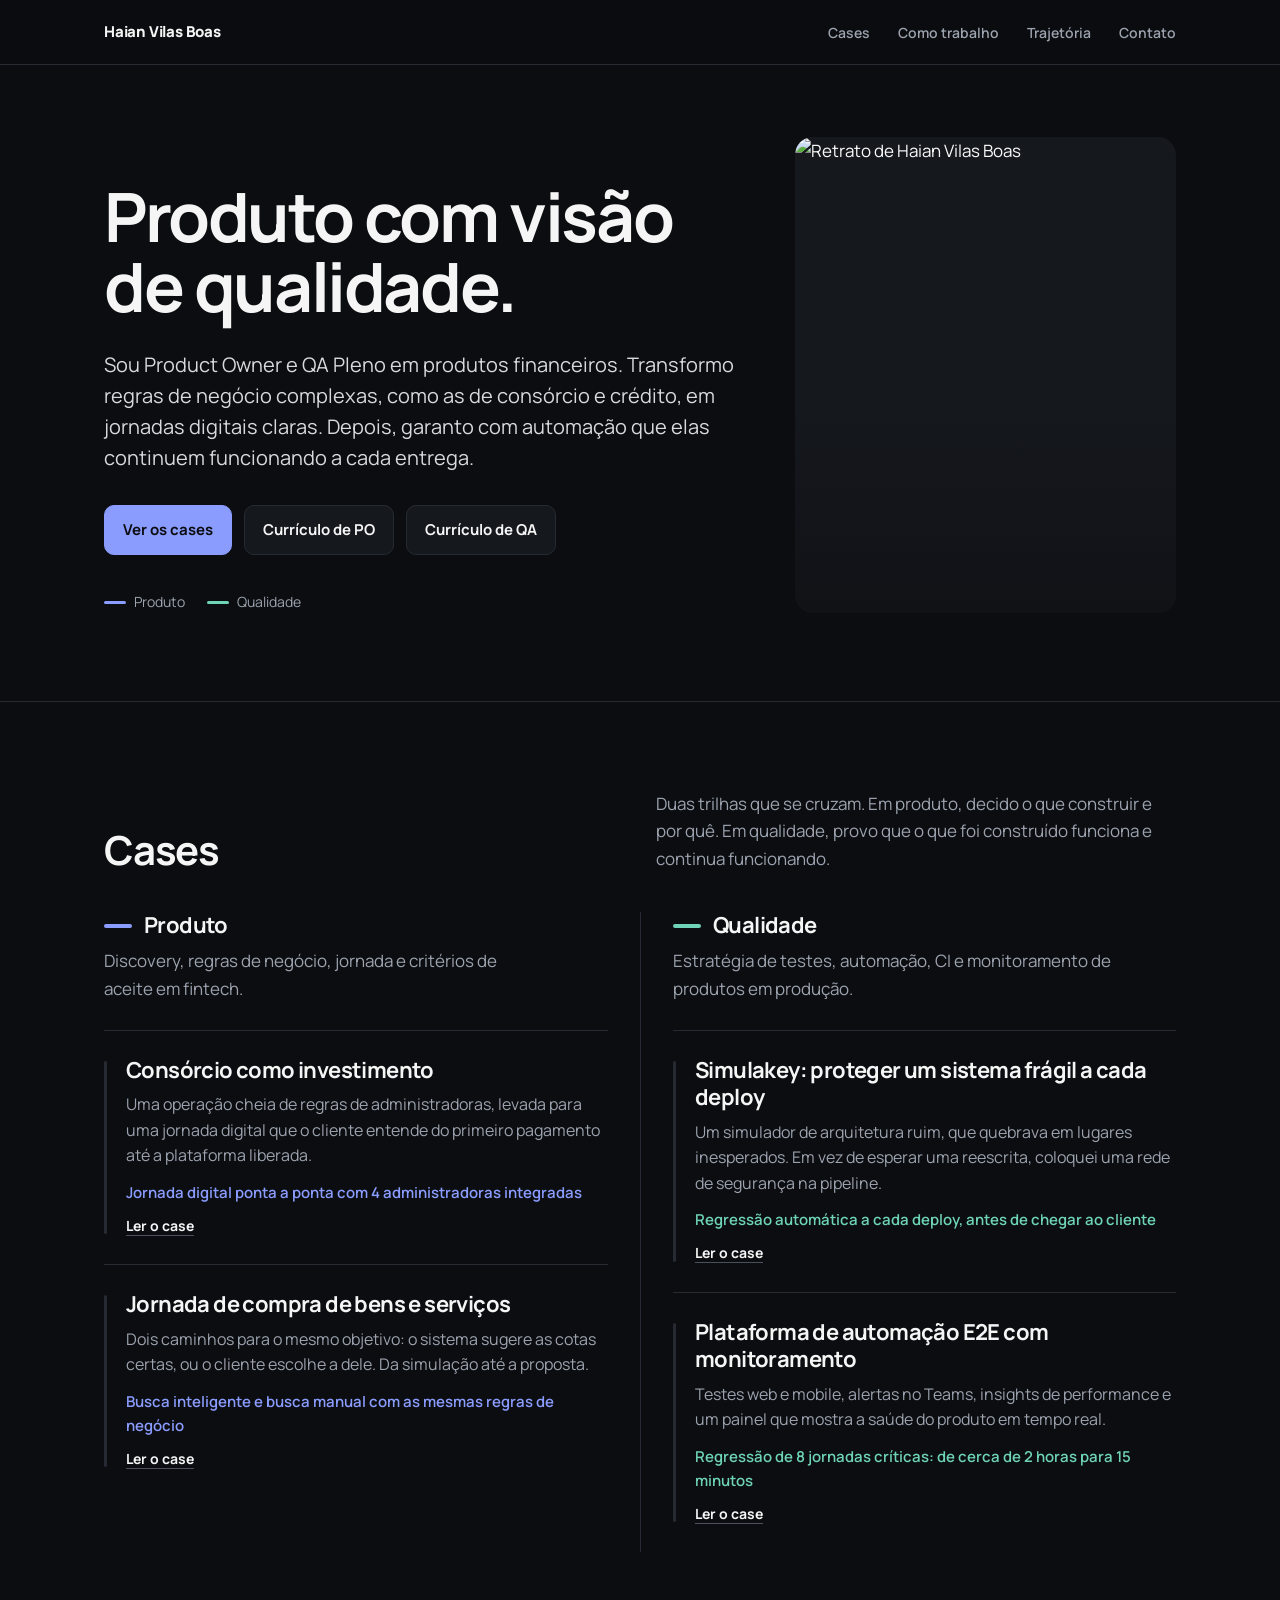
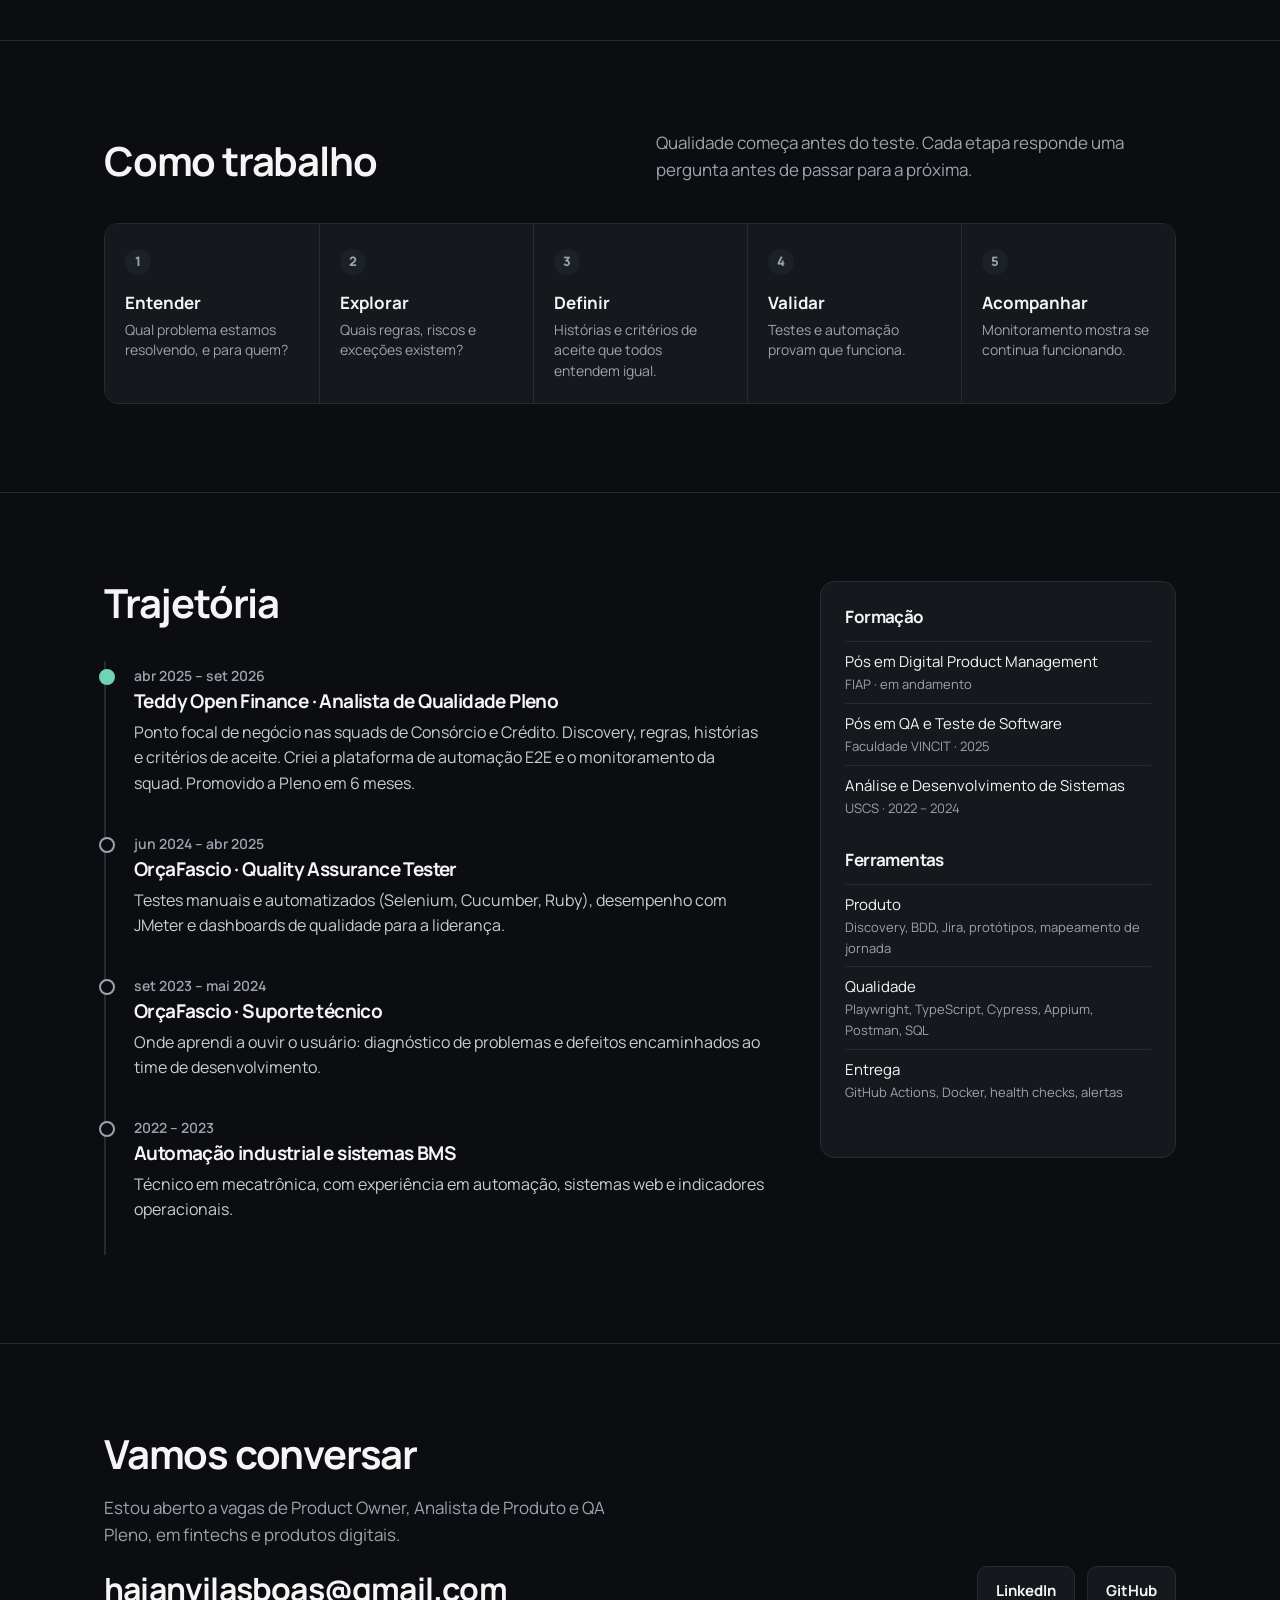
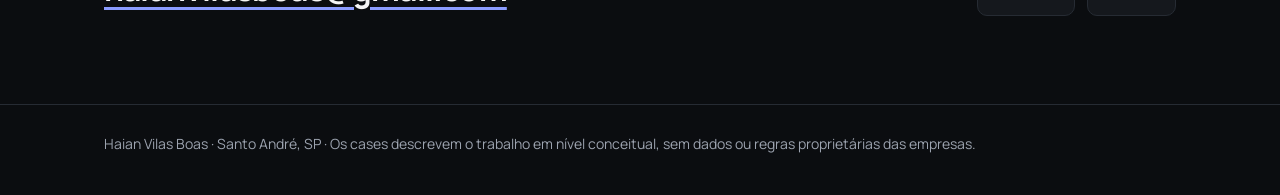
==== index.html @ e100f3d3 "feat: novo portfólio com cases de Produto e Qualidade Co-Authored-By: Claude Opus 5.5 <noreply@anthr" ====
<!doctype html>
<html lang="pt-BR">
<head>
<meta charset="utf-8">
<meta name="viewport" content="width=device-width, initial-scale=1">
<title>Haian Vilas Boas · Produto e Qualidade</title>
<meta name="description" content="Portfólio de Haian Vilas Boas: Product Owner e QA Pleno em produtos financeiros. Cases de consórcio, jornadas digitais, automação e monitoramento.">
<meta property="og:title" content="Haian Vilas Boas · Produto e Qualidade">
<meta property="og:description" content="Cases de produto e qualidade em fintech: consórcio, jornadas digitais, automação E2E e monitoramento.">
<meta property="og:image" content="https://framerusercontent.com/images/9YQtxSmc9DCeUpFGAmBYjmDBg.jpeg">
<link rel="icon" href="data:image/svg+xml,%3Csvg xmlns='http://www.w3.org/2000/svg' viewBox='0 0 32 32'%3E%3Crect width='32' height='32' rx='8' fill='%230b0d10'/%3E%3Crect x='7' y='9' width='18' height='3' rx='1.5' fill='%238b9cff'/%3E%3Crect x='7' y='20' width='18' height='3' rx='1.5' fill='%236fd3b8'/%3E%3C/svg%3E">
<link rel="preconnect" href="https://fonts.googleapis.com">
<link rel="preconnect" href="https://fonts.gstatic.com" crossorigin>
<link href="https://fonts.googleapis.com/css2?family=Manrope:wght@400;500;600;700;800&display=swap" rel="stylesheet">
<link rel="stylesheet" href="assets/style.css">
</head>
<body>

<nav class="nav" aria-label="Principal">
  <div class="wrap">
    <a class="brand" href="./">Haian Vilas Boas</a>
    <ul>
      <li><a href="#cases">Cases</a></li>
      <li class="hide-sm"><a href="#como-trabalho">Como trabalho</a></li>
      <li class="hide-sm"><a href="#trajetoria">Trajetória</a></li>
      <li><a href="#contato">Contato</a></li>
    </ul>
  </div>
</nav>

<header class="hero">
  <div class="wrap">
    <div>
      <h1>Produto com visão de qualidade.</h1>
      <p class="lead">Sou Product Owner e QA Pleno em produtos financeiros. Transformo regras de negócio complexas, como as de consórcio e crédito, em jornadas digitais claras. Depois, garanto com automação que elas continuem funcionando a cada entrega.</p>
      <div class="actions">
        <a class="btn primary" href="#cases">Ver os cases</a>
        <a class="btn" href="assets/Haian_Vilas_Boas_CV_Product_Owner.pdf" download>Currículo de PO</a>
        <a class="btn" href="assets/Haian_Vilas_Boas_CV_QA_Pleno.pdf" download>Currículo de QA</a>
      </div>
      <div class="tracks-key" aria-hidden="true">
        <span class="key p"><i></i>Produto</span>
        <span class="key q"><i></i>Qualidade</span>
      </div>
    </div>
    <div class="portrait">
      <img src="https://framerusercontent.com/images/9YQtxSmc9DCeUpFGAmBYjmDBg.jpeg?scale-down-to=1024" alt="Retrato de Haian Vilas Boas" width="983" height="1600">
    </div>
  </div>
</header>

<section class="block" id="cases">
  <div class="wrap">
    <div class="block-head">
      <h2>Cases</h2>
      <p>Duas trilhas que se cruzam. Em produto, decido o que construir e por quê. Em qualidade, provo que o que foi construído funciona e continua funcionando.</p>
    </div>

    <div class="tracks">
      <div class="track p">
        <div class="track-title"><span class="bar"></span><h3>Produto</h3></div>
        <p>Discovery, regras de negócio, jornada e critérios de aceite em fintech.</p>

        <a class="case-link" href="cases/consorcio-como-investimento.html">
          <h3>Consórcio como investimento</h3>
          <p>Uma operação cheia de regras de administradoras, levada para uma jornada digital que o cliente entende do primeiro pagamento até a plataforma liberada.</p>
          <div class="result">Jornada digital ponta a ponta com 4 administradoras integradas</div>
          <span class="more">Ler o case</span>
        </a>

        <a class="case-link" href="cases/compra-de-bens-e-servicos.html">
          <h3>Jornada de compra de bens e serviços</h3>
          <p>Dois caminhos para o mesmo objetivo: o sistema sugere as cotas certas, ou o cliente escolhe a dele. Da simulação até a proposta.</p>
          <div class="result">Busca inteligente e busca manual com as mesmas regras de negócio</div>
          <span class="more">Ler o case</span>
        </a>
      </div>

      <div class="track q">
        <div class="track-title"><span class="bar"></span><h3>Qualidade</h3></div>
        <p>Estratégia de testes, automação, CI e monitoramento de produtos em produção.</p>

        <a class="case-link" href="cases/simulakey.html">
          <h3>Simulakey: proteger um sistema frágil a cada deploy</h3>
          <p>Um simulador de arquitetura ruim, que quebrava em lugares inesperados. Em vez de esperar uma reescrita, coloquei uma rede de segurança na pipeline.</p>
          <div class="result">Regressão automática a cada deploy, antes de chegar ao cliente</div>
          <span class="more">Ler o case</span>
        </a>

        <a class="case-link" href="cases/plataforma-de-automacao.html">
          <h3>Plataforma de automação E2E com monitoramento</h3>
          <p>Testes web e mobile, alertas no Teams, insights de performance e um painel que mostra a saúde do produto em tempo real.</p>
          <div class="result">Regressão de 8 jornadas críticas: de cerca de 2 horas para 15 minutos</div>
          <span class="more">Ler o case</span>
        </a>
      </div>
    </div>
  </div>
</section>

<section class="block" id="como-trabalho">
  <div class="wrap">
    <div class="block-head">
      <h2>Como trabalho</h2>
      <p>Qualidade começa antes do teste. Cada etapa responde uma pergunta antes de passar para a próxima.</p>
    </div>
    <div class="steps">
      <div class="step"><strong>Entender</strong><span>Qual problema estamos resolvendo, e para quem?</span></div>
      <div class="step"><strong>Explorar</strong><span>Quais regras, riscos e exceções existem?</span></div>
      <div class="step"><strong>Definir</strong><span>Histórias e critérios de aceite que todos entendem igual.</span></div>
      <div class="step"><strong>Validar</strong><span>Testes e automação provam que funciona.</span></div>
      <div class="step"><strong>Acompanhar</strong><span>Monitoramento mostra se continua funcionando.</span></div>
    </div>
  </div>
</section>

<section class="block" id="trajetoria">
  <div class="wrap two-col">
    <div>
      <h2 style="margin-bottom:36px">Trajetória</h2>
      <ol class="timeline">
        <li class="now">
          <span class="when">abr 2025 – set 2026</span>
          <h3>Teddy Open Finance · Analista de Qualidade Pleno</h3>
          <p>Ponto focal de negócio nas squads de Consórcio e Crédito. Discovery, regras, histórias e critérios de aceite. Criei a plataforma de automação E2E e o monitoramento da squad. Promovido a Pleno em 6 meses.</p>
        </li>
        <li>
          <span class="when">jun 2024 – abr 2025</span>
          <h3>OrçaFascio · Quality Assurance Tester</h3>
          <p>Testes manuais e automatizados (Selenium, Cucumber, Ruby), desempenho com JMeter e dashboards de qualidade para a liderança.</p>
        </li>
        <li>
          <span class="when">set 2023 – mai 2024</span>
          <h3>OrçaFascio · Suporte técnico</h3>
          <p>Onde aprendi a ouvir o usuário: diagnóstico de problemas e defeitos encaminhados ao time de desenvolvimento.</p>
        </li>
        <li>
          <span class="when">2022 – 2023</span>
          <h3>Automação industrial e sistemas BMS</h3>
          <p>Técnico em mecatrônica, com experiência em automação, sistemas web e indicadores operacionais.</p>
        </li>
      </ol>
    </div>
    <aside class="facts">
      <h3>Formação</h3>
      <ul>
        <li>Pós em Digital Product Management<span>FIAP · em andamento</span></li>
        <li>Pós em QA e Teste de Software<span>Faculdade VINCIT · 2025</span></li>
        <li>Análise e Desenvolvimento de Sistemas<span>USCS · 2022 – 2024</span></li>
      </ul>
      <h3>Ferramentas</h3>
      <ul>
        <li>Produto<span>Discovery, BDD, Jira, protótipos, mapeamento de jornada</span></li>
        <li>Qualidade<span>Playwright, TypeScript, Cypress, Appium, Postman, SQL</span></li>
        <li>Entrega<span>GitHub Actions, Docker, health checks, alertas</span></li>
      </ul>
    </aside>
  </div>
</section>

<section class="block" id="contato">
  <div class="wrap contact">
    <div>
      <h2 style="margin-bottom:18px">Vamos conversar</h2>
      <p class="muted" style="max-width:52ch">Estou aberto a vagas de Product Owner, Analista de Produto e QA Pleno, em fintechs e produtos digitais.</p>
      <a class="mail" href="mailto:haianvilasboas@gmail.com">haianvilasboas@gmail.com</a>
    </div>
    <div class="actions" style="margin-top:0">
      <a class="btn" href="https://www.linkedin.com/in/haian-vilas-boas-806647221/" target="_blank" rel="noopener">LinkedIn</a>
      <a class="btn" href="https://github.com/Dev-Haian" target="_blank" rel="noopener">GitHub</a>
    </div>
  </div>
</section>

<footer><div class="wrap">Haian Vilas Boas · Santo André, SP · Os cases descrevem o trabalho em nível conceitual, sem dados ou regras proprietárias das empresas.</div></footer>
</body>
</html>
---- assets/style.css ----
/* Haian Vilas Boas · portfólio
   Identidade herdada do site em Framer: fundo grafite, Manrope, lilás.
   Novo: verde-água marca a trilha de Qualidade; lilás marca a trilha de Produto. */
:root {
  --ink: #0b0d10;
  --surface: #15181d;
  --raised: #1c2027;
  --line: #262b33;
  --text: #f5f5f5;
  --muted: #9ca3af;
  --product: #8b9cff;
  --product-deep: #20263b;
  --quality: #6fd3b8;
  --quality-deep: #17302b;
  --max: 1120px;
}
* { box-sizing: border-box; }
html { scroll-behavior: smooth; }
@media (prefers-reduced-motion: reduce) { html { scroll-behavior: auto; } * { animation: none !important; transition: none !important; } }
body {
  margin: 0; background: var(--ink); color: var(--text);
  font-family: 'Manrope', system-ui, sans-serif; font-size: 17px; line-height: 1.6;
  -webkit-font-smoothing: antialiased;
}
a { color: inherit; }
a:focus-visible, button:focus-visible { outline: 2px solid var(--product); outline-offset: 3px; border-radius: 4px; }
img { max-width: 100%; display: block; }
.wrap { max-width: var(--max); margin: 0 auto; padding: 0 24px; }

/* Navegação */
.nav { position: sticky; top: 0; z-index: 10; background: rgba(11, 13, 16, .86); backdrop-filter: blur(10px); border-bottom: 1px solid var(--line); }
.nav .wrap { display: flex; align-items: center; justify-content: space-between; height: 64px; }
.brand { font-weight: 800; font-size: 15px; text-decoration: none; letter-spacing: -.2px; }
.nav ul { display: flex; gap: 28px; list-style: none; margin: 0; padding: 0; }
.nav ul a { color: var(--muted); text-decoration: none; font-size: 14px; font-weight: 600; }
.nav ul a:hover { color: var(--text); }
@media (max-width: 720px) { .nav ul { gap: 16px; } .nav ul li.hide-sm { display: none; } }

/* Tipografia */
h1, h2, h3 { margin: 0; font-weight: 700; color: var(--text); }
h1 { font-size: clamp(40px, 6.4vw, 68px); line-height: 1.02; letter-spacing: -2.4px; }
h2 { font-size: clamp(28px, 3.6vw, 40px); line-height: 1.1; letter-spacing: -1.2px; }
h3 { font-size: 22px; line-height: 1.25; letter-spacing: -.6px; }
p { margin: 0 0 16px; }
.lead { font-size: 20px; line-height: 1.55; color: #d6d9de; max-width: 62ch; }
.muted { color: var(--muted); }
.small { font-size: 14px; }

/* Botões */
.actions { display: flex; flex-wrap: wrap; gap: 12px; margin-top: 32px; }
.btn { display: inline-flex; align-items: center; gap: 8px; padding: 12px 18px; border-radius: 10px; font-weight: 700; font-size: 15px; text-decoration: none; border: 1px solid var(--line); background: var(--surface); }
.btn:hover { border-color: #3a414c; }
.btn.primary { background: var(--product); color: #0b0d10; border-color: var(--product); }
.btn.primary:hover { background: #a3b0ff; }

/* Hero */
.hero { padding: 72px 0 88px; }
.hero .wrap { display: grid; grid-template-columns: 1.25fr .75fr; gap: 56px; align-items: end; }
.hero h1 { margin-bottom: 28px; }
.hero .portrait { position: relative; border-radius: 18px; overflow: hidden; aspect-ratio: 4 / 5; background: var(--surface); }
.hero .portrait img { width: 100%; height: 100%; object-fit: cover; filter: grayscale(.15) contrast(1.04); }
.hero .portrait::after { content: ''; position: absolute; inset: 0; background: linear-gradient(180deg, transparent 55%, rgba(11, 13, 16, .55)); }
.hero .tracks-key { display: flex; gap: 22px; margin-top: 36px; font-size: 14px; color: var(--muted); }
.key { display: inline-flex; align-items: center; gap: 8px; }
.key i { width: 22px; height: 3px; border-radius: 2px; display: inline-block; }
.key.p i { background: var(--product); }
.key.q i { background: var(--quality); }
@media (max-width: 860px) {
  .hero { padding: 40px 0 56px; }
  .hero .wrap { grid-template-columns: 1fr; gap: 32px; }
  .hero .portrait { max-width: 300px; order: -1; }
}

/* Seções */
section.block { padding: 88px 0; border-top: 1px solid var(--line); }
.block-head { display: flex; justify-content: space-between; align-items: end; gap: 24px; margin-bottom: 40px; flex-wrap: wrap; }
.block-head p { max-width: 52ch; margin: 0; color: var(--muted); }
@media (max-width: 720px) { section.block { padding: 64px 0; } }

/* Duas trilhas de cases */
.tracks { display: grid; grid-template-columns: 1fr 1fr; gap: 0; position: relative; }
.track { padding: 0 32px 0 0; }
.track + .track { padding: 0 0 0 32px; border-left: 1px solid var(--line); }
.track-title { display: flex; align-items: center; gap: 12px; margin-bottom: 8px; }
.track-title .bar { width: 28px; height: 4px; border-radius: 2px; }
.track.p .bar { background: var(--product); }
.track.q .bar { background: var(--quality); }
.track > p { color: var(--muted); margin-bottom: 28px; max-width: 44ch; }
.case-link { display: block; text-decoration: none; padding: 26px 0 26px 22px; border-top: 1px solid var(--line); position: relative; }
.case-link::before { content: ''; position: absolute; left: 0; top: 30px; bottom: 30px; width: 3px; border-radius: 2px; background: var(--line); transition: background .2s; }
.track.p .case-link:hover::before, .track.p .case-link:focus-visible::before { background: var(--product); }
.track.q .case-link:hover::before, .track.q .case-link:focus-visible::before { background: var(--quality); }
.case-link h3 { margin-bottom: 8px; }
.case-link p { color: var(--muted); margin: 0 0 12px; font-size: 16px; }
.case-link .result { font-size: 15px; font-weight: 600; }
.track.p .result { color: var(--product); }
.track.q .result { color: var(--quality); }
.case-link .more { display: inline-block; margin-top: 10px; font-size: 14px; font-weight: 700; text-decoration: underline; text-underline-offset: 4px; text-decoration-color: #4a515c; }
@media (max-width: 860px) {
  .tracks { grid-template-columns: 1fr; }
  .track, .track + .track { padding: 0; border-left: 0; }
  .track + .track { margin-top: 56px; }
}

/* Como trabalho: sequência real, por isso numerada */
.steps { display: grid; grid-template-columns: repeat(5, 1fr); gap: 0; counter-reset: s; border: 1px solid var(--line); border-radius: 14px; overflow: hidden; }
.step { padding: 22px 20px; background: var(--surface); counter-increment: s; }
.step + .step { border-left: 1px solid var(--line); }
.step::before { content: counter(s); display: inline-grid; place-items: center; width: 26px; height: 26px; border-radius: 50%; background: var(--raised); font-size: 13px; font-weight: 800; color: var(--muted); margin-bottom: 14px; }
.step strong { display: block; font-size: 17px; margin-bottom: 4px; }
.step span { color: var(--muted); font-size: 14px; line-height: 1.45; display: block; }
@media (max-width: 860px) { .steps { grid-template-columns: 1fr; } .step + .step { border-left: 0; border-top: 1px solid var(--line); } }

/* Trajetória */
.timeline { list-style: none; margin: 0; padding: 0; border-left: 2px solid var(--line); }
.timeline li { position: relative; padding: 0 0 32px 28px; }
.timeline li::before { content: ''; position: absolute; left: -7px; top: 8px; width: 12px; height: 12px; border-radius: 50%; background: var(--ink); border: 2px solid var(--muted); }
.timeline li.now::before { border-color: var(--quality); background: var(--quality); }
.timeline .when { font-size: 14px; color: var(--muted); font-weight: 600; }
.timeline h3 { font-size: 19px; margin: 2px 0 6px; }
.timeline p { color: #c9cdd3; margin: 0; max-width: 64ch; font-size: 16px; }
.two-col { display: grid; grid-template-columns: 1.3fr .7fr; gap: 56px; }
.facts { background: var(--surface); border: 1px solid var(--line); border-radius: 14px; padding: 24px; align-self: start; }
.facts h3 { font-size: 17px; margin-bottom: 14px; }
.facts ul { list-style: none; margin: 0 0 22px; padding: 0; }
.facts li { padding: 8px 0; border-top: 1px solid var(--line); font-size: 15px; }
.facts li span { display: block; color: var(--muted); font-size: 13px; }
@media (max-width: 860px) { .two-col { grid-template-columns: 1fr; gap: 32px; } }

/* Contato */
.contact { display: grid; grid-template-columns: 1fr auto; gap: 32px; align-items: end; }
.contact a.mail { font-size: clamp(22px, 3vw, 32px); font-weight: 700; letter-spacing: -.8px; text-decoration: underline; text-underline-offset: 6px; text-decoration-color: var(--product); }
@media (max-width: 720px) { .contact { grid-template-columns: 1fr; } }
footer { border-top: 1px solid var(--line); padding: 28px 0 40px; color: var(--muted); font-size: 14px; }

/* ---------- Páginas de case ---------- */
.case-hero { padding: 56px 0 40px; }
.back { display: inline-block; color: var(--muted); text-decoration: none; font-size: 14px; font-weight: 600; margin-bottom: 36px; }
.back:hover { color: var(--text); }
.lane { display: inline-flex; align-items: center; gap: 10px; font-size: 14px; font-weight: 700; margin-bottom: 18px; }
.lane i { width: 28px; height: 4px; border-radius: 2px; }
.lane.p { color: var(--product); } .lane.p i { background: var(--product); }
.lane.q { color: var(--quality); } .lane.q i { background: var(--quality); }
.case-hero h1 { font-size: clamp(36px, 5.2vw, 56px); letter-spacing: -1.8px; max-width: 20ch; margin-bottom: 22px; }
.meta { display: grid; grid-template-columns: repeat(4, 1fr); gap: 0; margin-top: 40px; border-top: 1px solid var(--line); border-bottom: 1px solid var(--line); }
.meta div { padding: 18px 20px 18px 0; }
.meta div + div { padding-left: 20px; border-left: 1px solid var(--line); }
.meta dt { font-size: 13px; color: var(--muted); margin-bottom: 4px; }
.meta dd { margin: 0; font-size: 15px; font-weight: 600; }
@media (max-width: 860px) { .meta { grid-template-columns: 1fr 1fr; } .meta div:nth-child(3) { border-left: 0; padding-left: 0; } .meta div:nth-child(n+3) { border-top: 1px solid var(--line); } }

.article { padding: 24px 0 80px; }
.article .wrap { display: grid; grid-template-columns: 220px 1fr; gap: 56px; }
.article aside { position: sticky; top: 96px; align-self: start; font-size: 14px; }
.article aside a { display: block; color: var(--muted); text-decoration: none; padding: 6px 0; }
.article aside a:hover { color: var(--text); }
.article section { padding: 32px 0; border-top: 1px solid var(--line); }
.article section:first-child { border-top: 0; padding-top: 8px; }
.article h2 { font-size: 26px; letter-spacing: -.7px; margin-bottom: 14px; }
.article p, .article li { max-width: 68ch; color: #d6d9de; }
.article ul { padding-left: 20px; margin: 0 0 16px; }
.article li { margin-bottom: 8px; }
.article li strong, .article p strong { color: var(--text); }
@media (max-width: 860px) { .article .wrap { grid-template-columns: 1fr; gap: 0; } .article aside { display: none; } }

.callout { border-radius: 14px; padding: 22px 24px; margin: 8px 0 16px; background: var(--surface); border: 1px solid var(--line); }
.p-page .callout { border-left: 3px solid var(--product); }
.q-page .callout { border-left: 3px solid var(--quality); }
.callout p:last-child { margin-bottom: 0; }

.numbers { display: grid; grid-template-columns: repeat(3, 1fr); gap: 0; border: 1px solid var(--line); border-radius: 14px; overflow: hidden; margin: 8px 0 20px; }
.numbers div { padding: 20px; background: var(--surface); }
.numbers div + div { border-left: 1px solid var(--line); }
.numbers b { display: block; font-size: 30px; letter-spacing: -1px; line-height: 1.1; margin-bottom: 4px; }
.p-page .numbers b { color: var(--product); }
.q-page .numbers b { color: var(--quality); }
.numbers span { font-size: 14px; color: var(--muted); }
@media (max-width: 720px) { .numbers { grid-template-columns: 1fr; } .numbers div + div { border-left: 0; border-top: 1px solid var(--line); } }

/* Diagramas */
.diagram { background: var(--surface); border: 1px solid var(--line); border-radius: 14px; padding: 24px; margin: 8px 0 20px; overflow-x: auto; }
.diagram svg { width: 100%; height: auto; min-width: 640px; display: block; }
.diagram figcaption { margin-top: 14px; font-size: 14px; color: var(--muted); }
.diagram text { font-family: 'Manrope', sans-serif; }

.next { display: flex; justify-content: space-between; gap: 24px; padding: 32px 0 0; border-top: 1px solid var(--line); margin-top: 24px; }
.next a { text-decoration: none; max-width: 48%; }
.next small { display: block; color: var(--muted); font-size: 13px; }
.next strong { font-size: 18px; }
.next a:last-child { text-align: right; margin-left: auto; }
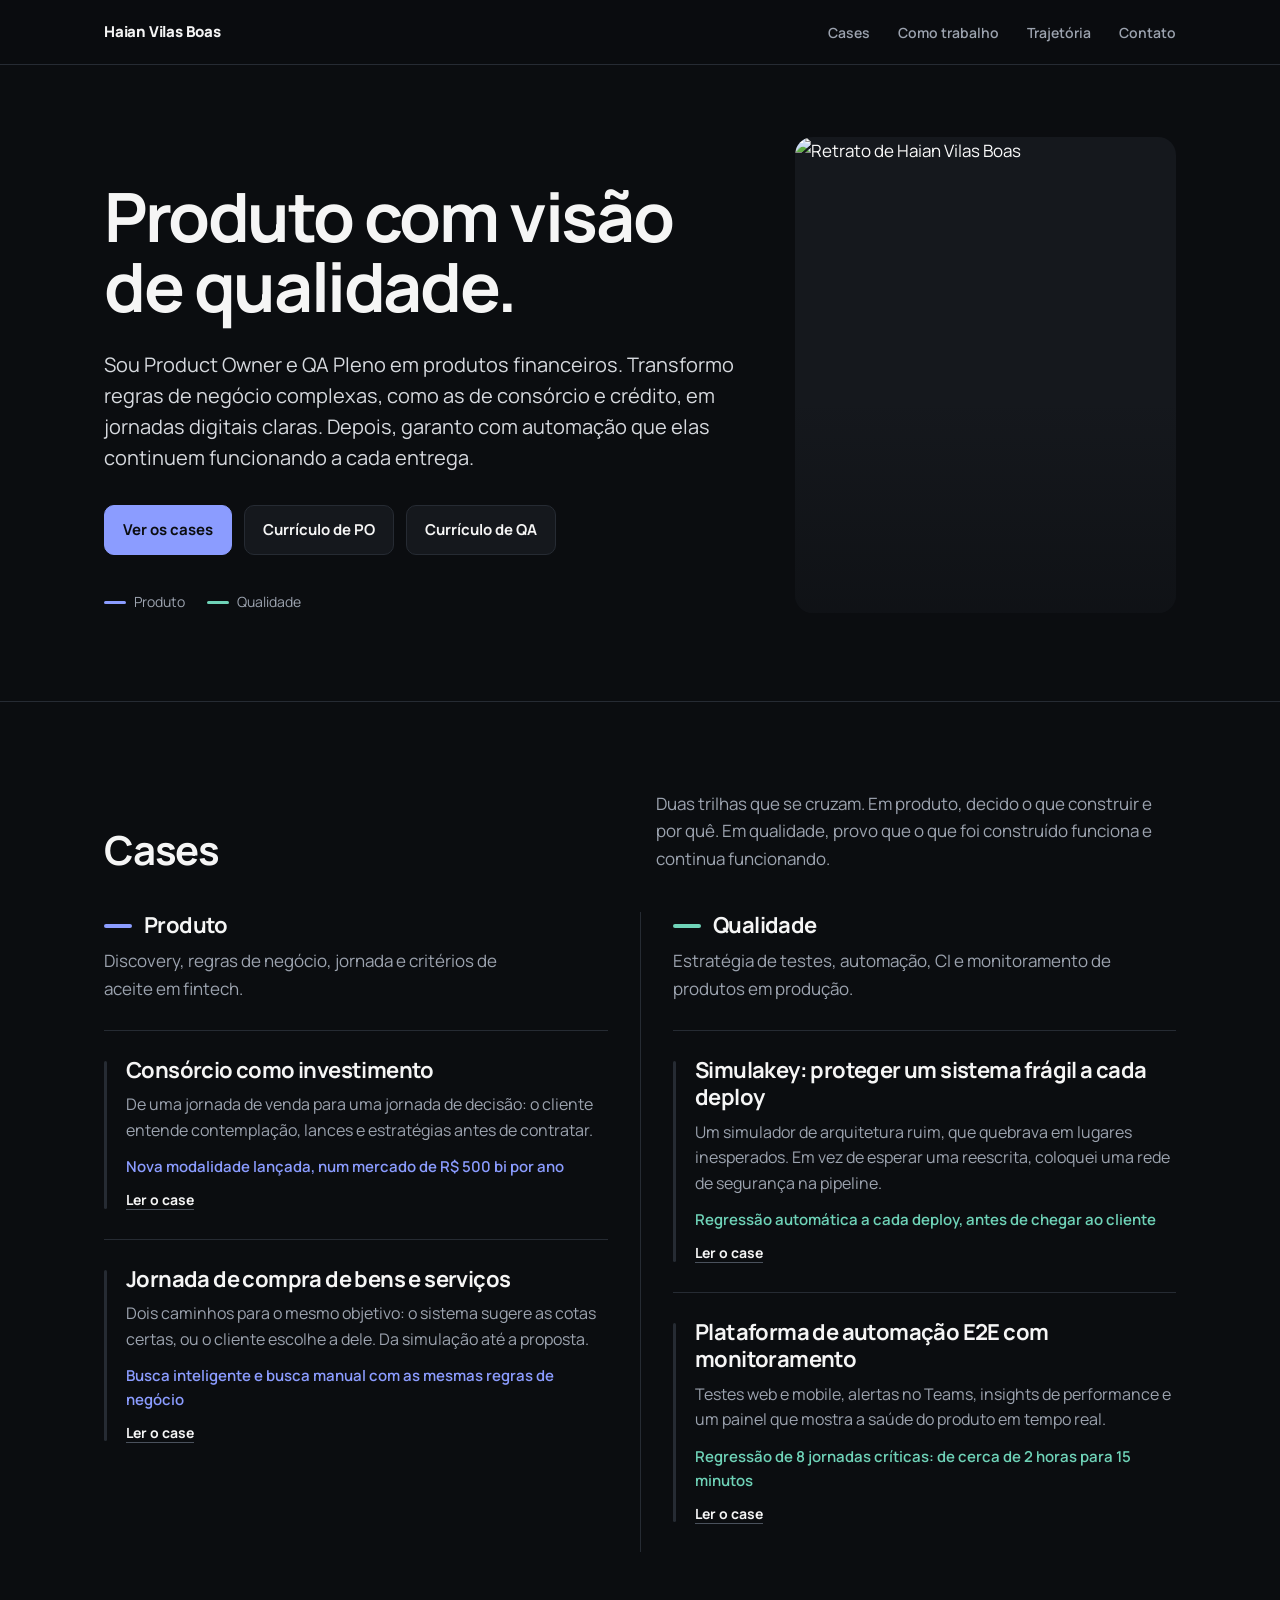
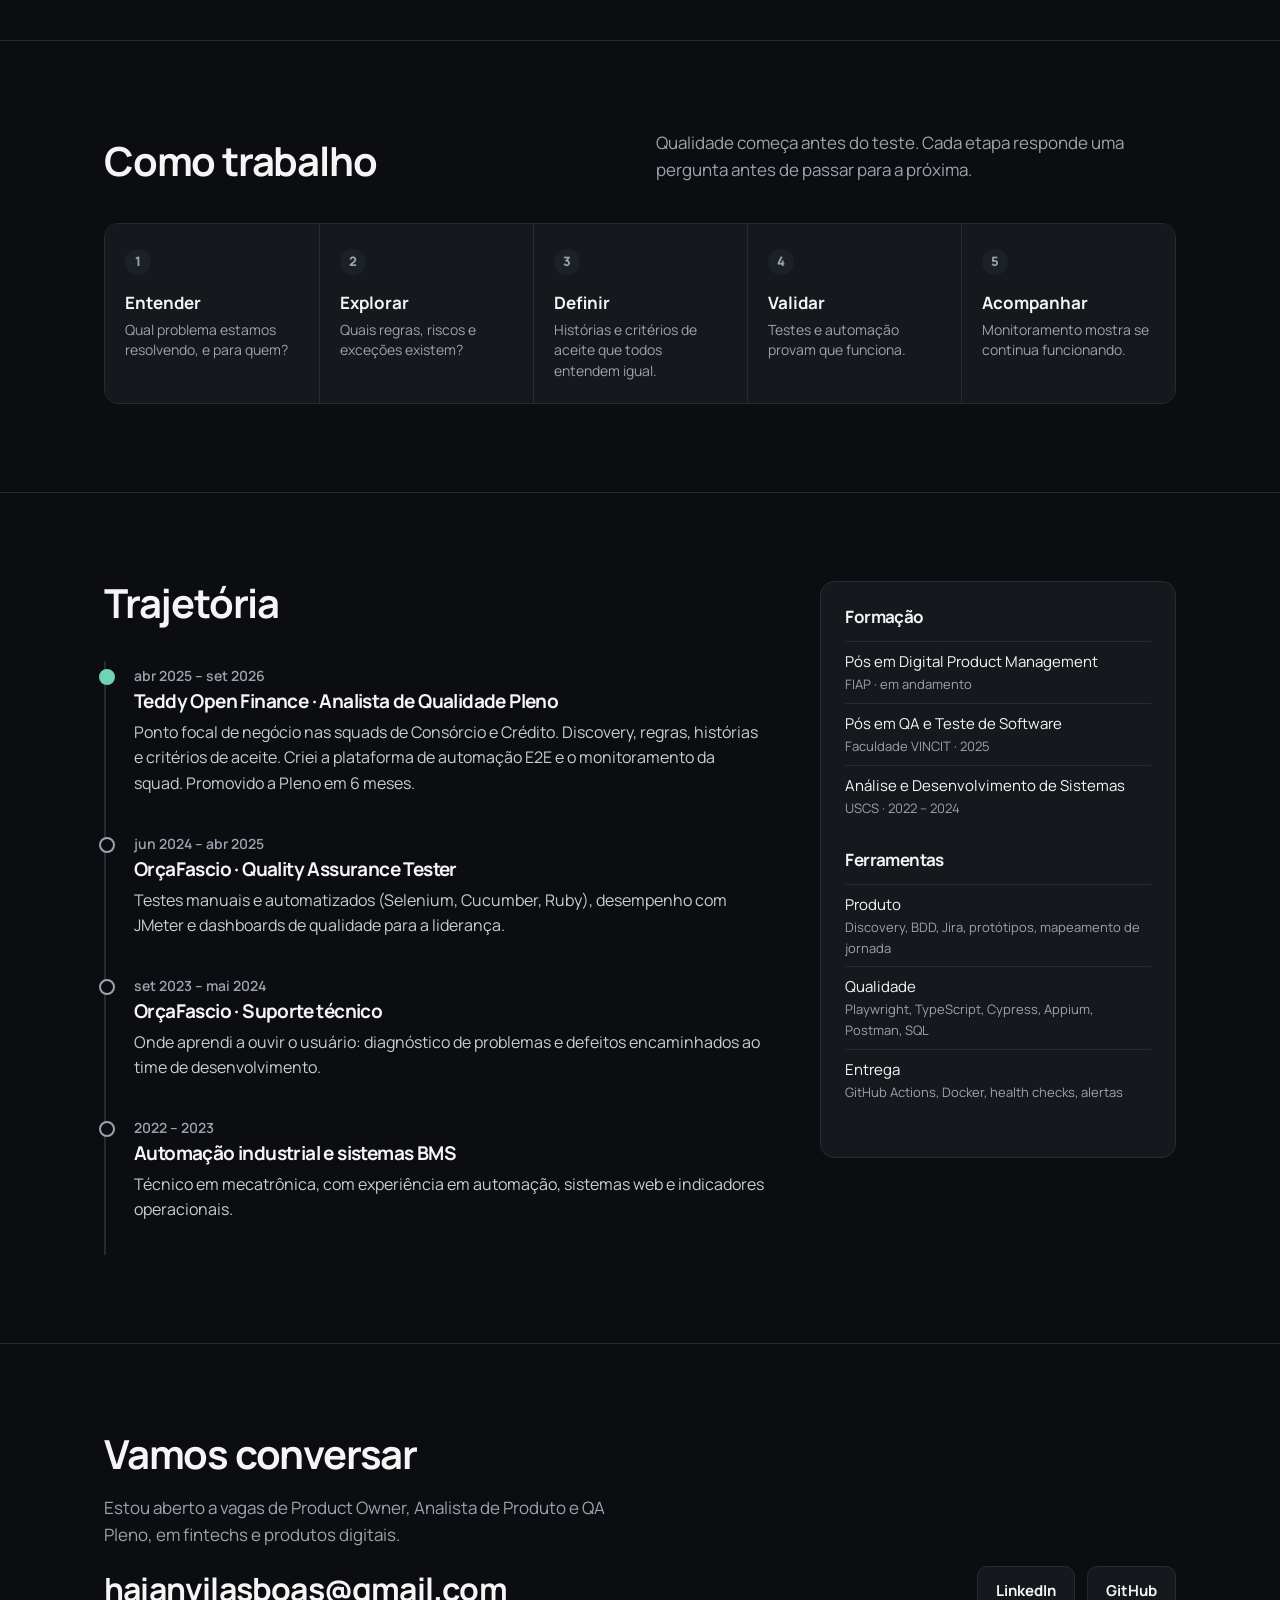
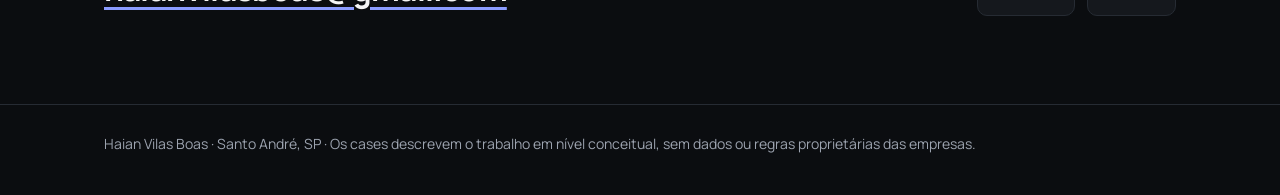
==== commit 5c4aaea2: "feat: case Consórcio como investimento com narrativa de decisão e dados de mercado Co-Authored-By: C" ====
--- a/index.html
+++ b/index.html
@@ -63,8 +63,8 @@
 
         <a class="case-link" href="cases/consorcio-como-investimento.html">
           <h3>Consórcio como investimento</h3>
-          <p>Uma operação cheia de regras de administradoras, levada para uma jornada digital que o cliente entende do primeiro pagamento até a plataforma liberada.</p>
-          <div class="result">Jornada digital ponta a ponta com 4 administradoras integradas</div>
+          <p>De uma jornada de venda para uma jornada de decisão: o cliente entende contemplação, lances e estratégias antes de contratar.</p>
+          <div class="result">Nova modalidade lançada, num mercado de R$ 500 bi por ano</div>
           <span class="more">Ler o case</span>
         </a>
 
--- a/assets/style.css
+++ b/assets/style.css
@@ -72,7 +72,7 @@
 }
 
 /* Seções */
-section.block { padding: 88px 0; border-top: 1px solid var(--line); }
+section.block { scroll-margin-top: 64px; padding: 88px 0; border-top: 1px solid var(--line); }
 .block-head { display: flex; justify-content: space-between; align-items: end; gap: 24px; margin-bottom: 40px; flex-wrap: wrap; }
 .block-head p { max-width: 52ch; margin: 0; color: var(--muted); }
 @media (max-width: 720px) { section.block { padding: 64px 0; } }
@@ -154,7 +154,7 @@
 .article aside { position: sticky; top: 96px; align-self: start; font-size: 14px; }
 .article aside a { display: block; color: var(--muted); text-decoration: none; padding: 6px 0; }
 .article aside a:hover { color: var(--text); }
-.article section { padding: 32px 0; border-top: 1px solid var(--line); }
+.article section { scroll-margin-top: 80px; padding: 32px 0; border-top: 1px solid var(--line); }
 .article section:first-child { border-top: 0; padding-top: 8px; }
 .article h2 { font-size: 26px; letter-spacing: -.7px; margin-bottom: 14px; }
 .article p, .article li { max-width: 68ch; color: #d6d9de; }
@@ -179,7 +179,7 @@
 
 /* Diagramas */
 .diagram { background: var(--surface); border: 1px solid var(--line); border-radius: 14px; padding: 24px; margin: 8px 0 20px; overflow-x: auto; }
-.diagram svg { width: 100%; height: auto; min-width: 640px; display: block; }
+.diagram svg { width: 100%; height: auto; min-width: 720px; display: block; }
 .diagram figcaption { margin-top: 14px; font-size: 14px; color: var(--muted); }
 .diagram text { font-family: 'Manrope', sans-serif; }
 
@@ -188,3 +188,5 @@
 .next small { display: block; color: var(--muted); font-size: 13px; }
 .next strong { font-size: 18px; }
 .next a:last-child { text-align: right; margin-left: auto; }
+
+.article .small a { color: var(--muted); }
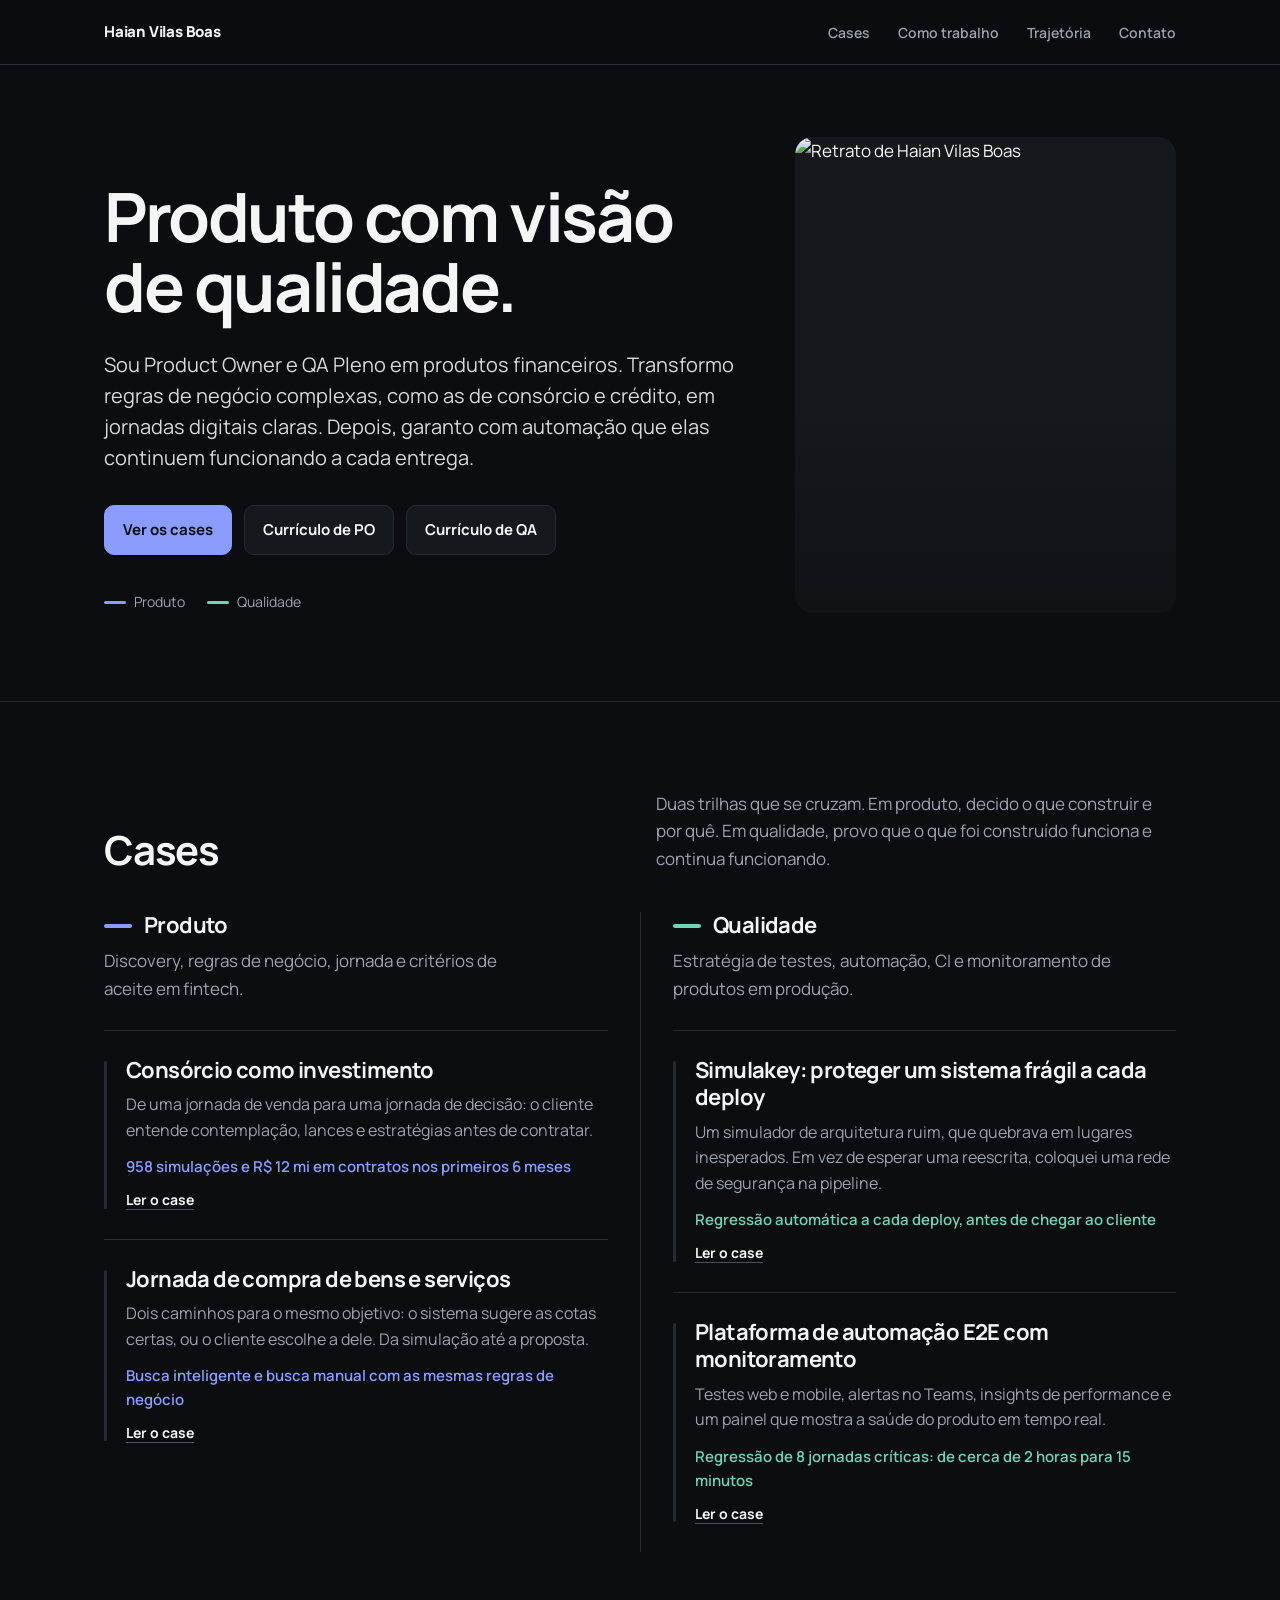
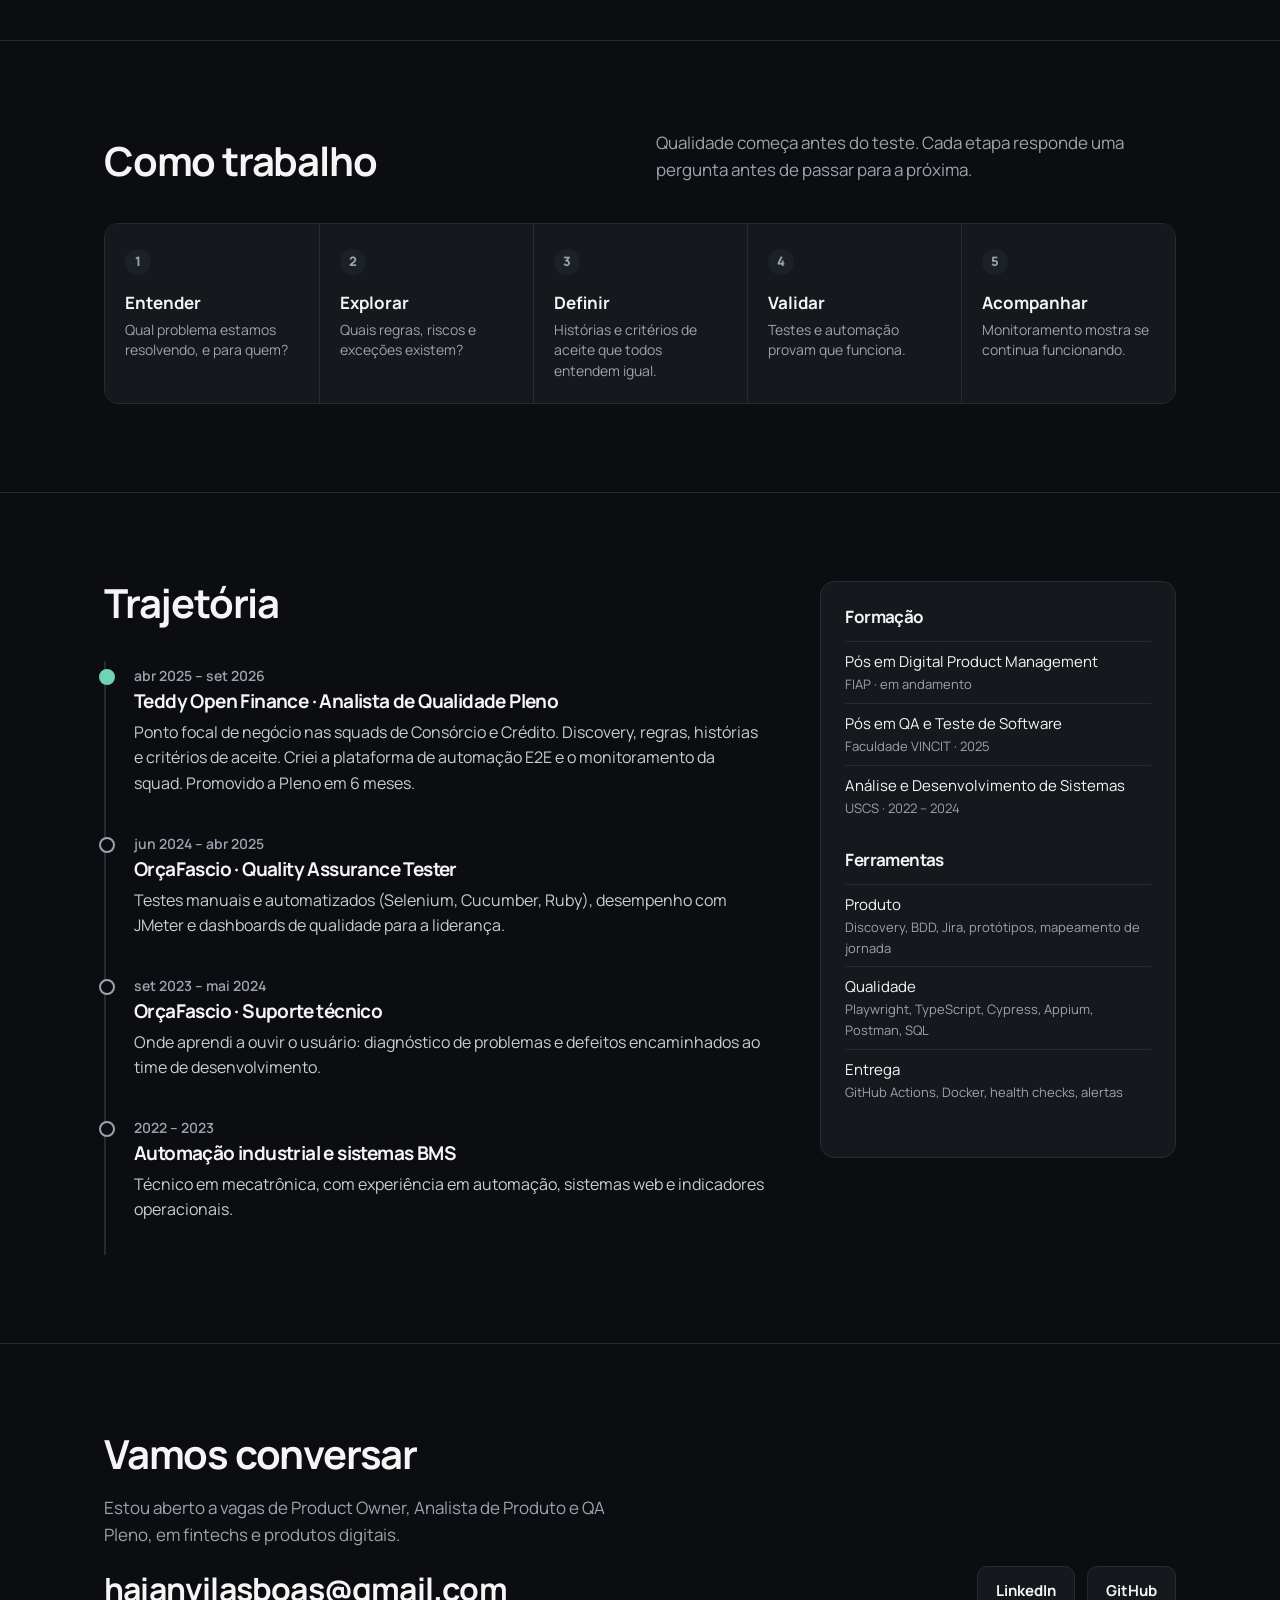
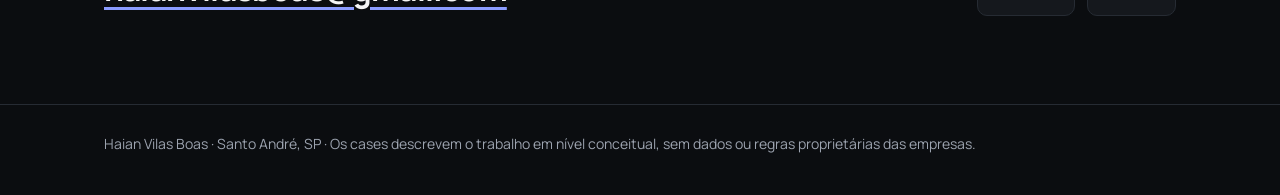
==== commit a6faa384: "feat: telas e resultados de 6 meses no case Consórcio como investimento Co-Authored-By: Claude Opus " ====
--- a/index.html
+++ b/index.html
@@ -64,7 +64,7 @@
         <a class="case-link" href="cases/consorcio-como-investimento.html">
           <h3>Consórcio como investimento</h3>
           <p>De uma jornada de venda para uma jornada de decisão: o cliente entende contemplação, lances e estratégias antes de contratar.</p>
-          <div class="result">Nova modalidade lançada, num mercado de R$ 500 bi por ano</div>
+          <div class="result">958 simulações e R$ 12 mi em contratos nos primeiros 6 meses</div>
           <span class="more">Ler o case</span>
         </a>
 
--- a/assets/style.css
+++ b/assets/style.css
@@ -190,3 +190,8 @@
 .next a:last-child { text-align: right; margin-left: auto; }
 
 .article .small a { color: var(--muted); }
+
+/* Capturas de tela reais */
+.shot { margin: 8px 0 20px; }
+.shot img { width: 100%; height: auto; border-radius: 12px; border: 1px solid var(--line); background: #fff; }
+.shot figcaption { margin-top: 10px; font-size: 14px; color: var(--muted); }
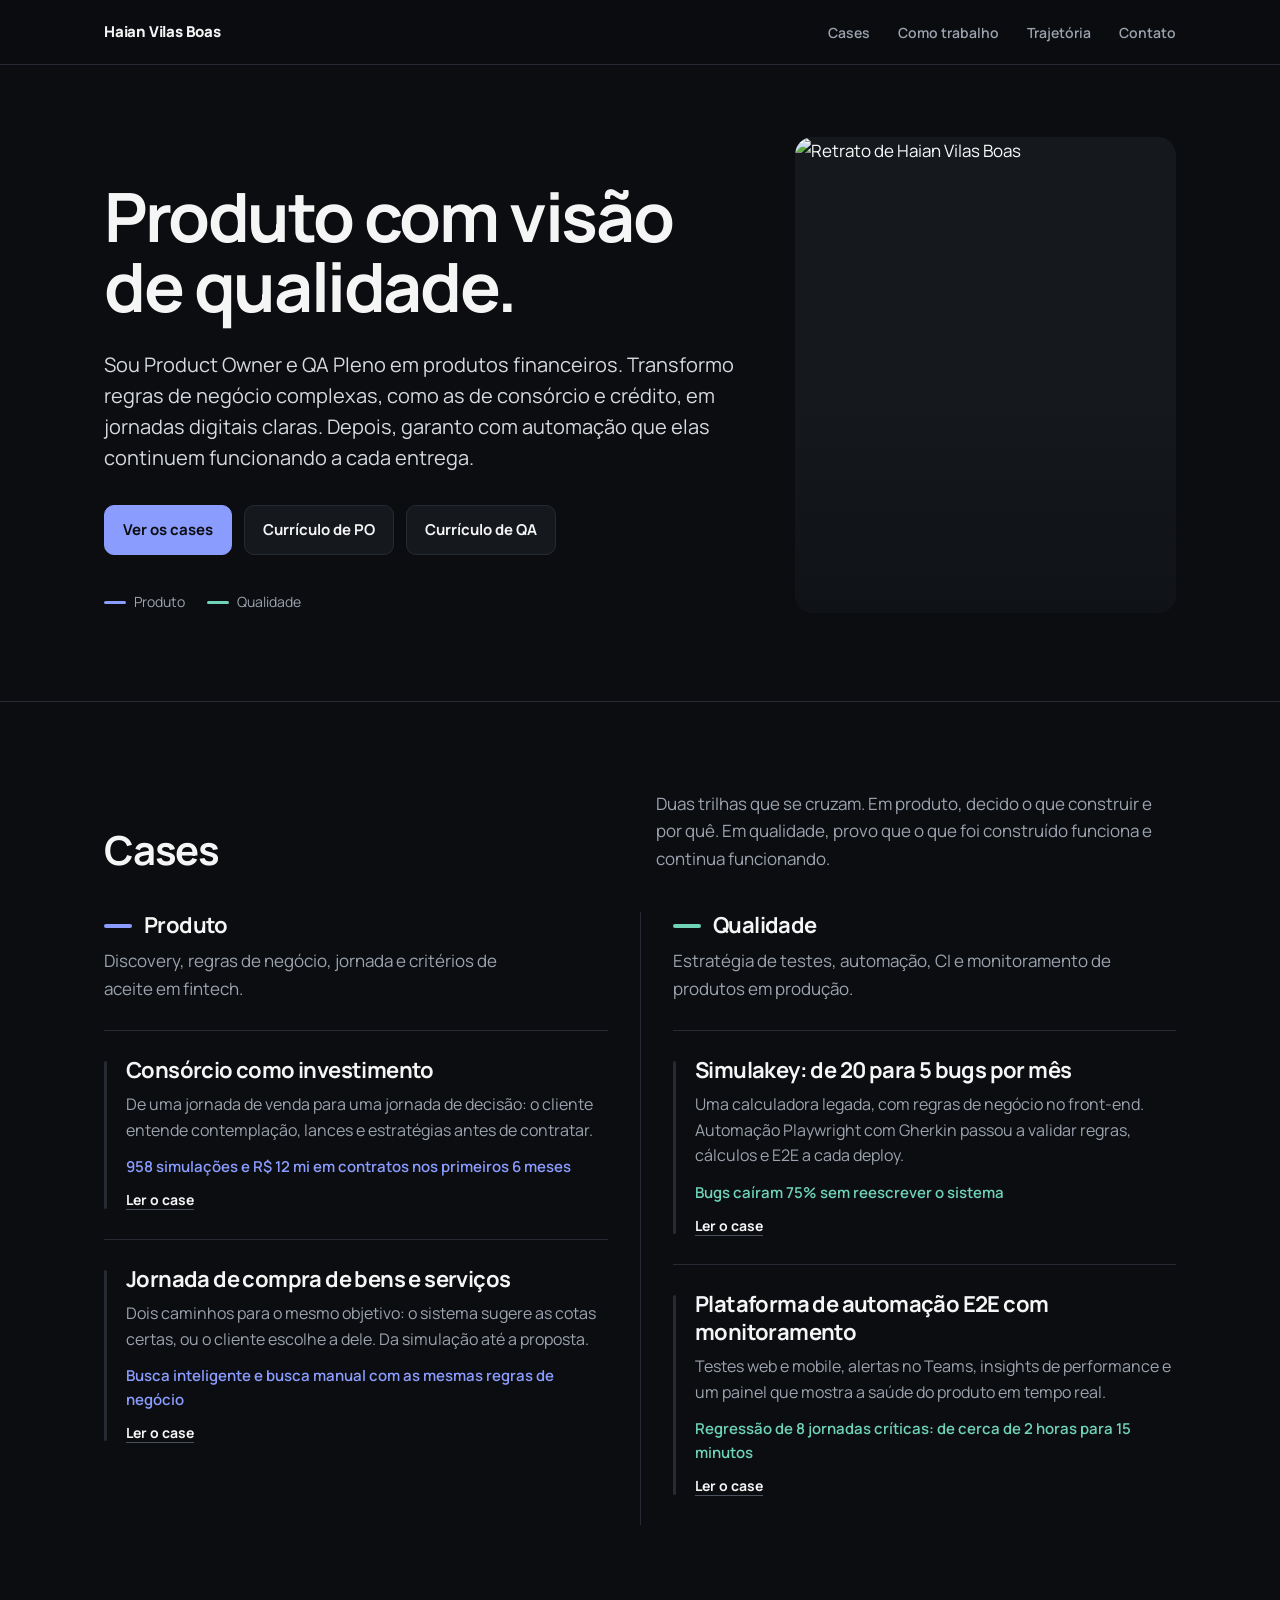
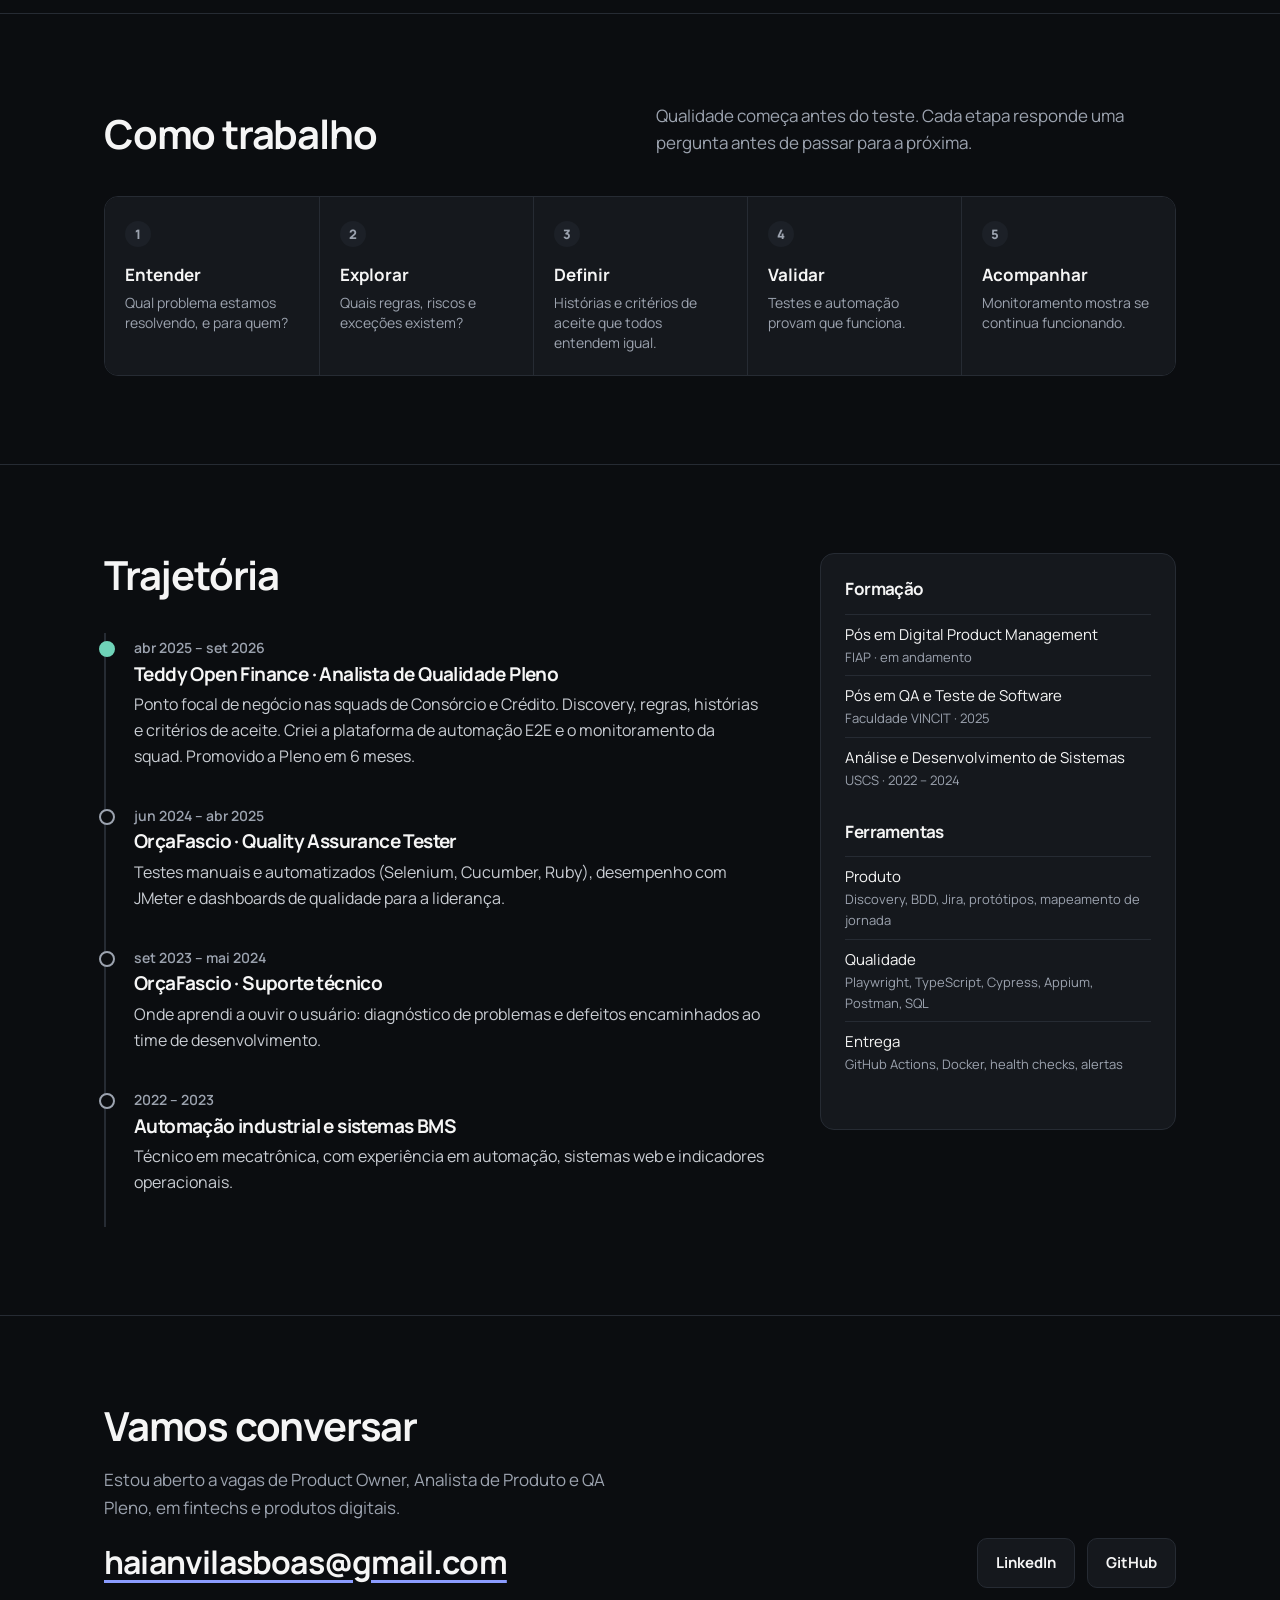
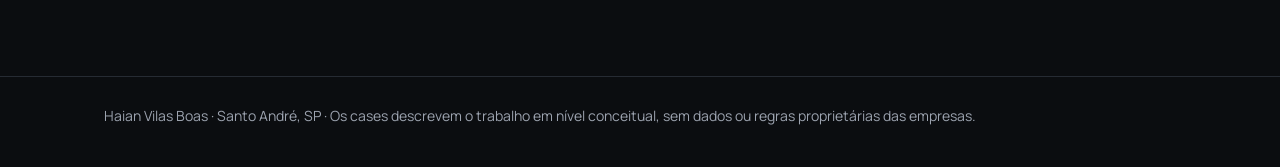
==== commit e84b1fd9: "feat: case Simulakey com resultado de 20 para 5 bugs por mês e currículos atualizados Co-Authored-By" ====
--- a/index.html
+++ b/index.html
@@ -81,9 +81,9 @@
         <p>Estratégia de testes, automação, CI e monitoramento de produtos em produção.</p>
 
         <a class="case-link" href="cases/simulakey.html">
-          <h3>Simulakey: proteger um sistema frágil a cada deploy</h3>
-          <p>Um simulador de arquitetura ruim, que quebrava em lugares inesperados. Em vez de esperar uma reescrita, coloquei uma rede de segurança na pipeline.</p>
-          <div class="result">Regressão automática a cada deploy, antes de chegar ao cliente</div>
+          <h3>Simulakey: de 20 para 5 bugs por mês</h3>
+          <p>Uma calculadora legada, com regras de negócio no front-end. Automação Playwright com Gherkin passou a validar regras, cálculos e E2E a cada deploy.</p>
+          <div class="result">Bugs caíram 75% sem reescrever o sistema</div>
           <span class="more">Ler o case</span>
         </a>
 
--- a/assets/style.css
+++ b/assets/style.css
@@ -195,3 +195,6 @@
 .shot { margin: 8px 0 20px; }
 .shot img { width: 100%; height: auto; border-radius: 12px; border: 1px solid var(--line); background: #fff; }
 .shot figcaption { margin-top: 10px; font-size: 14px; color: var(--muted); }
+
+/* evita que diagramas largos alarguem a coluna */
+.article .wrap > div { min-width: 0; }
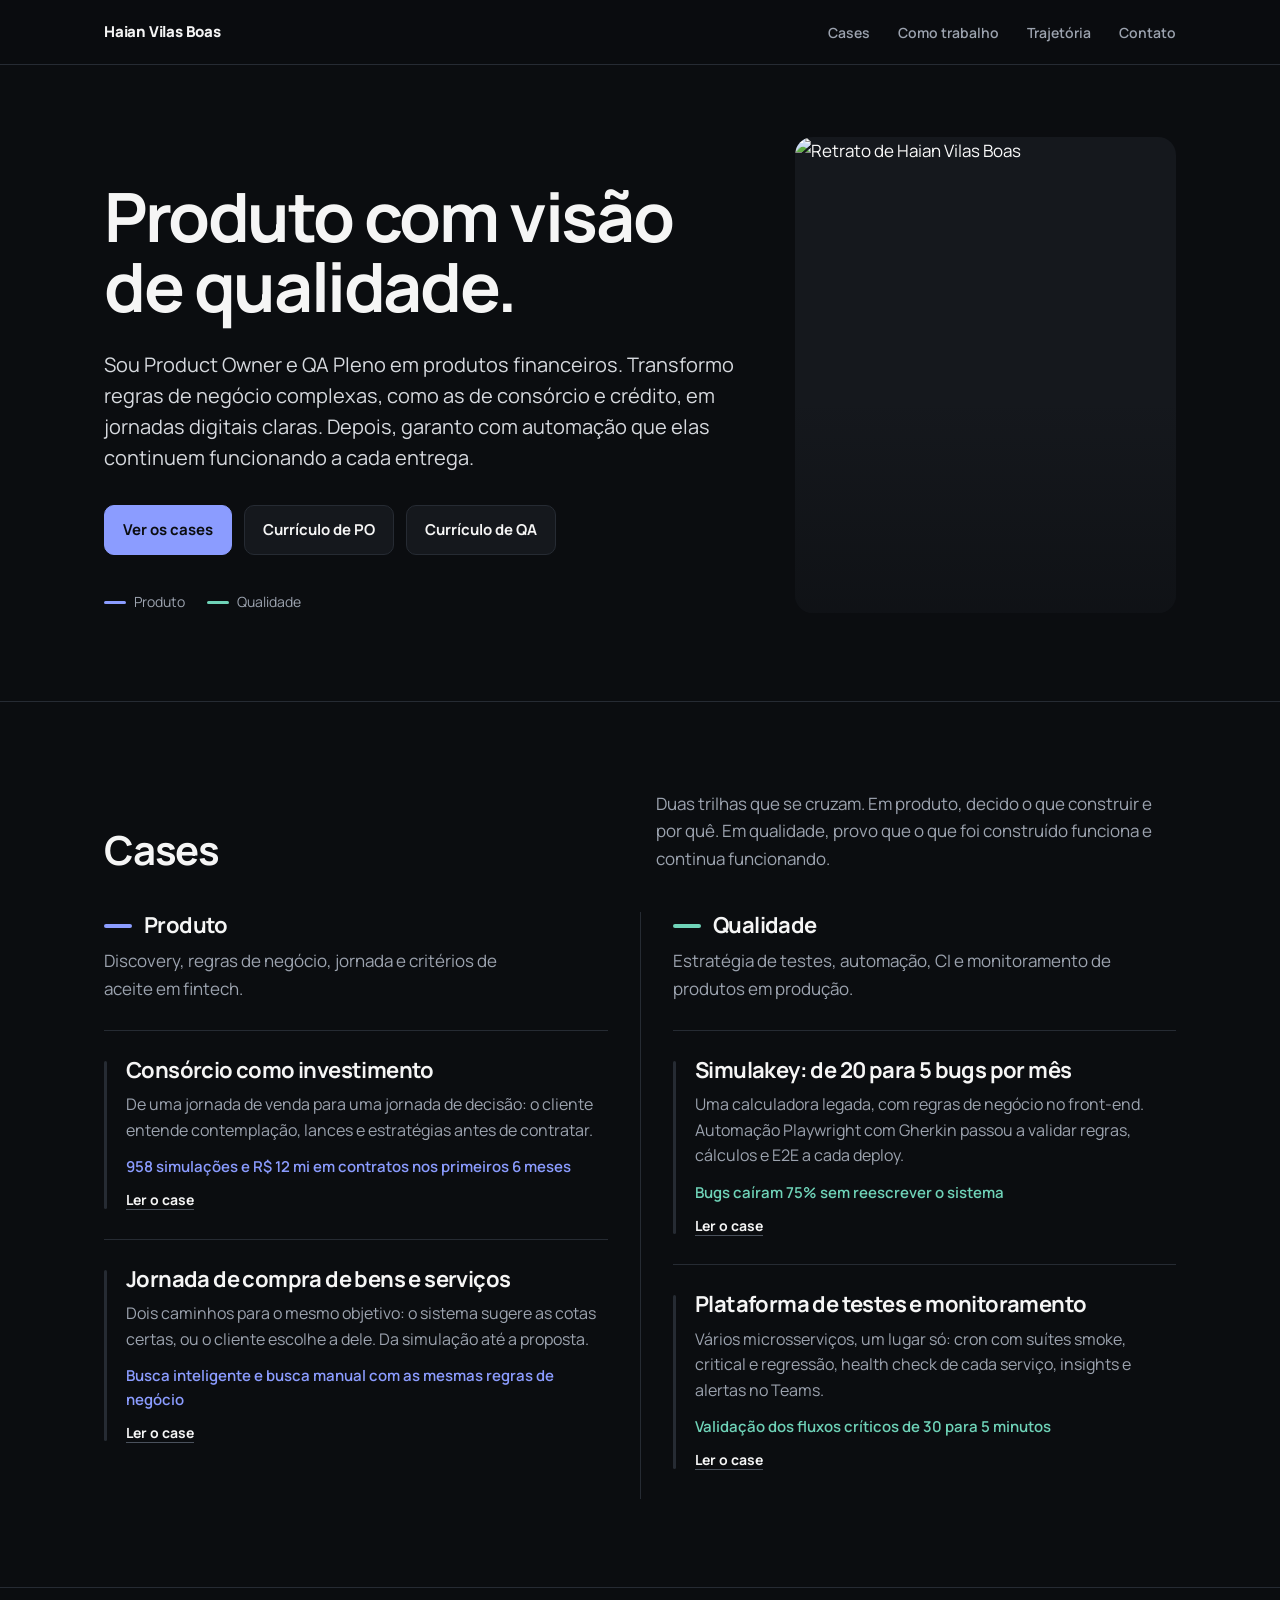
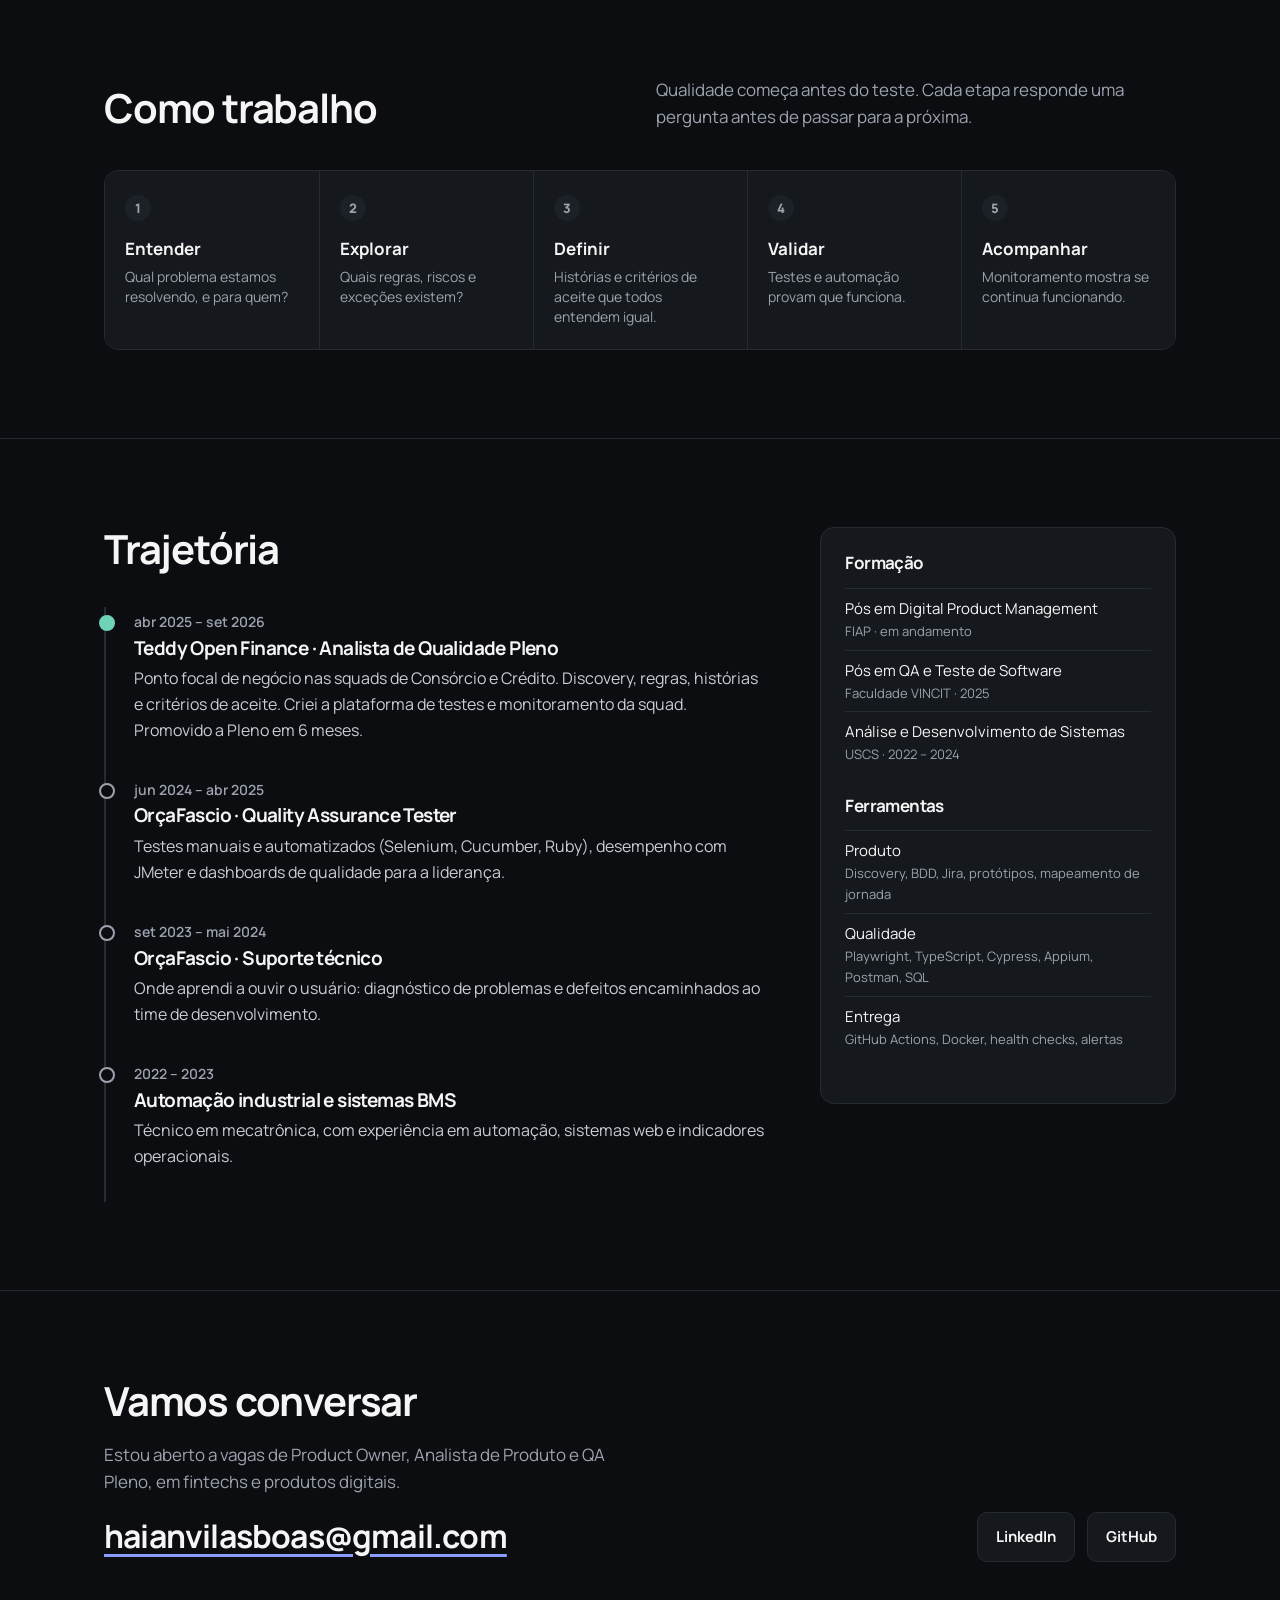
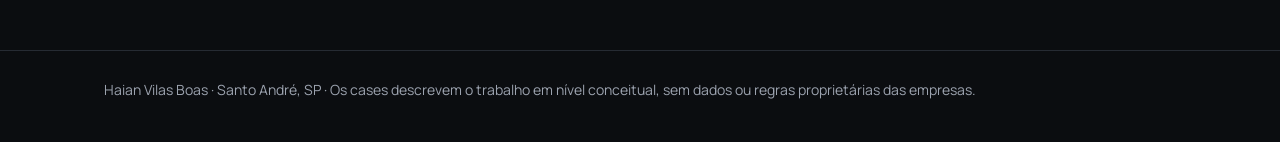
==== commit 82f1bc28: "feat: case da plataforma de testes e monitoramento com números reais Co-Authored-By: Claude Opus 5.5" ====
--- a/index.html
+++ b/index.html
@@ -88,9 +88,9 @@
         </a>
 
         <a class="case-link" href="cases/plataforma-de-automacao.html">
-          <h3>Plataforma de automação E2E com monitoramento</h3>
-          <p>Testes web e mobile, alertas no Teams, insights de performance e um painel que mostra a saúde do produto em tempo real.</p>
-          <div class="result">Regressão de 8 jornadas críticas: de cerca de 2 horas para 15 minutos</div>
+          <h3>Plataforma de testes e monitoramento</h3>
+          <p>Vários microsserviços, um lugar só: cron com suítes smoke, critical e regressão, health check de cada serviço, insights e alertas no Teams.</p>
+          <div class="result">Validação dos fluxos críticos de 30 para 5 minutos</div>
           <span class="more">Ler o case</span>
         </a>
       </div>
@@ -122,7 +122,7 @@
         <li class="now">
           <span class="when">abr 2025 – set 2026</span>
           <h3>Teddy Open Finance · Analista de Qualidade Pleno</h3>
-          <p>Ponto focal de negócio nas squads de Consórcio e Crédito. Discovery, regras, histórias e critérios de aceite. Criei a plataforma de automação E2E e o monitoramento da squad. Promovido a Pleno em 6 meses.</p>
+          <p>Ponto focal de negócio nas squads de Consórcio e Crédito. Discovery, regras, histórias e critérios de aceite. Criei a plataforma de testes e monitoramento da squad. Promovido a Pleno em 6 meses.</p>
         </li>
         <li>
           <span class="when">jun 2024 – abr 2025</span>
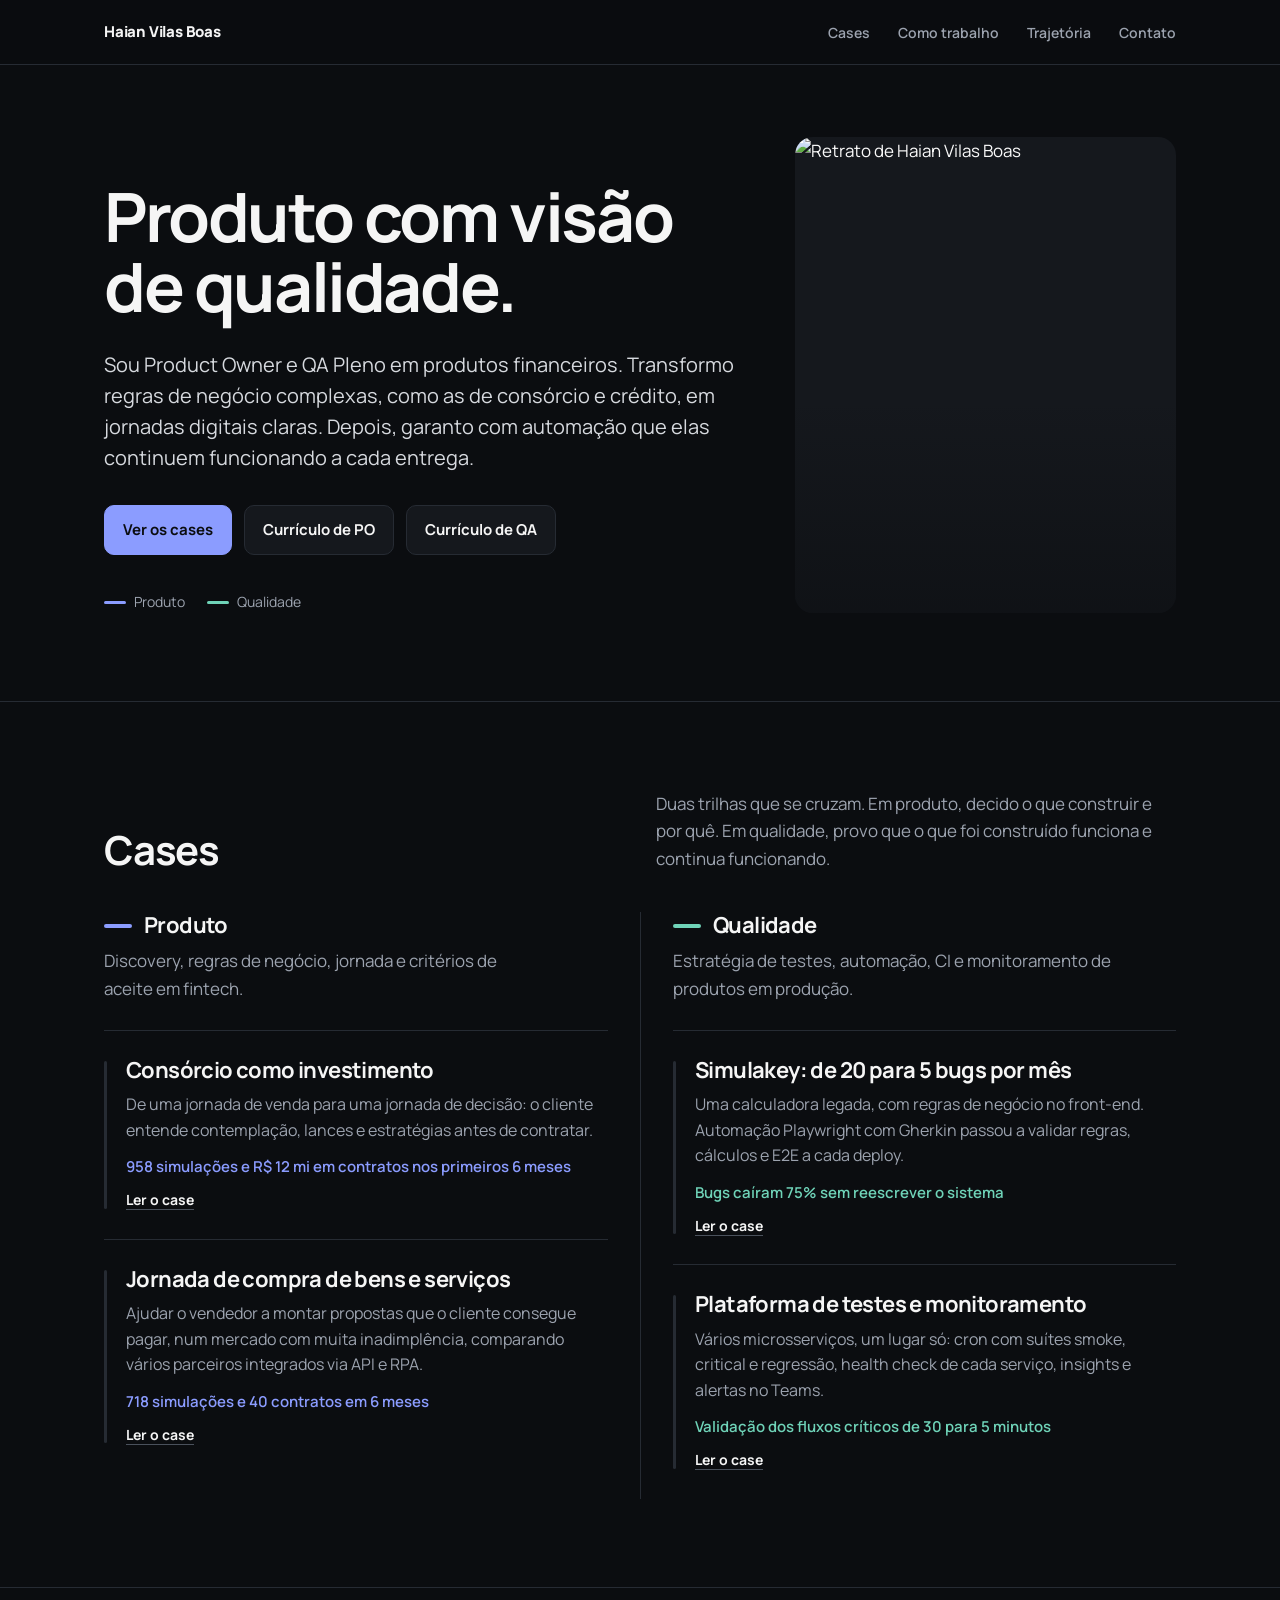
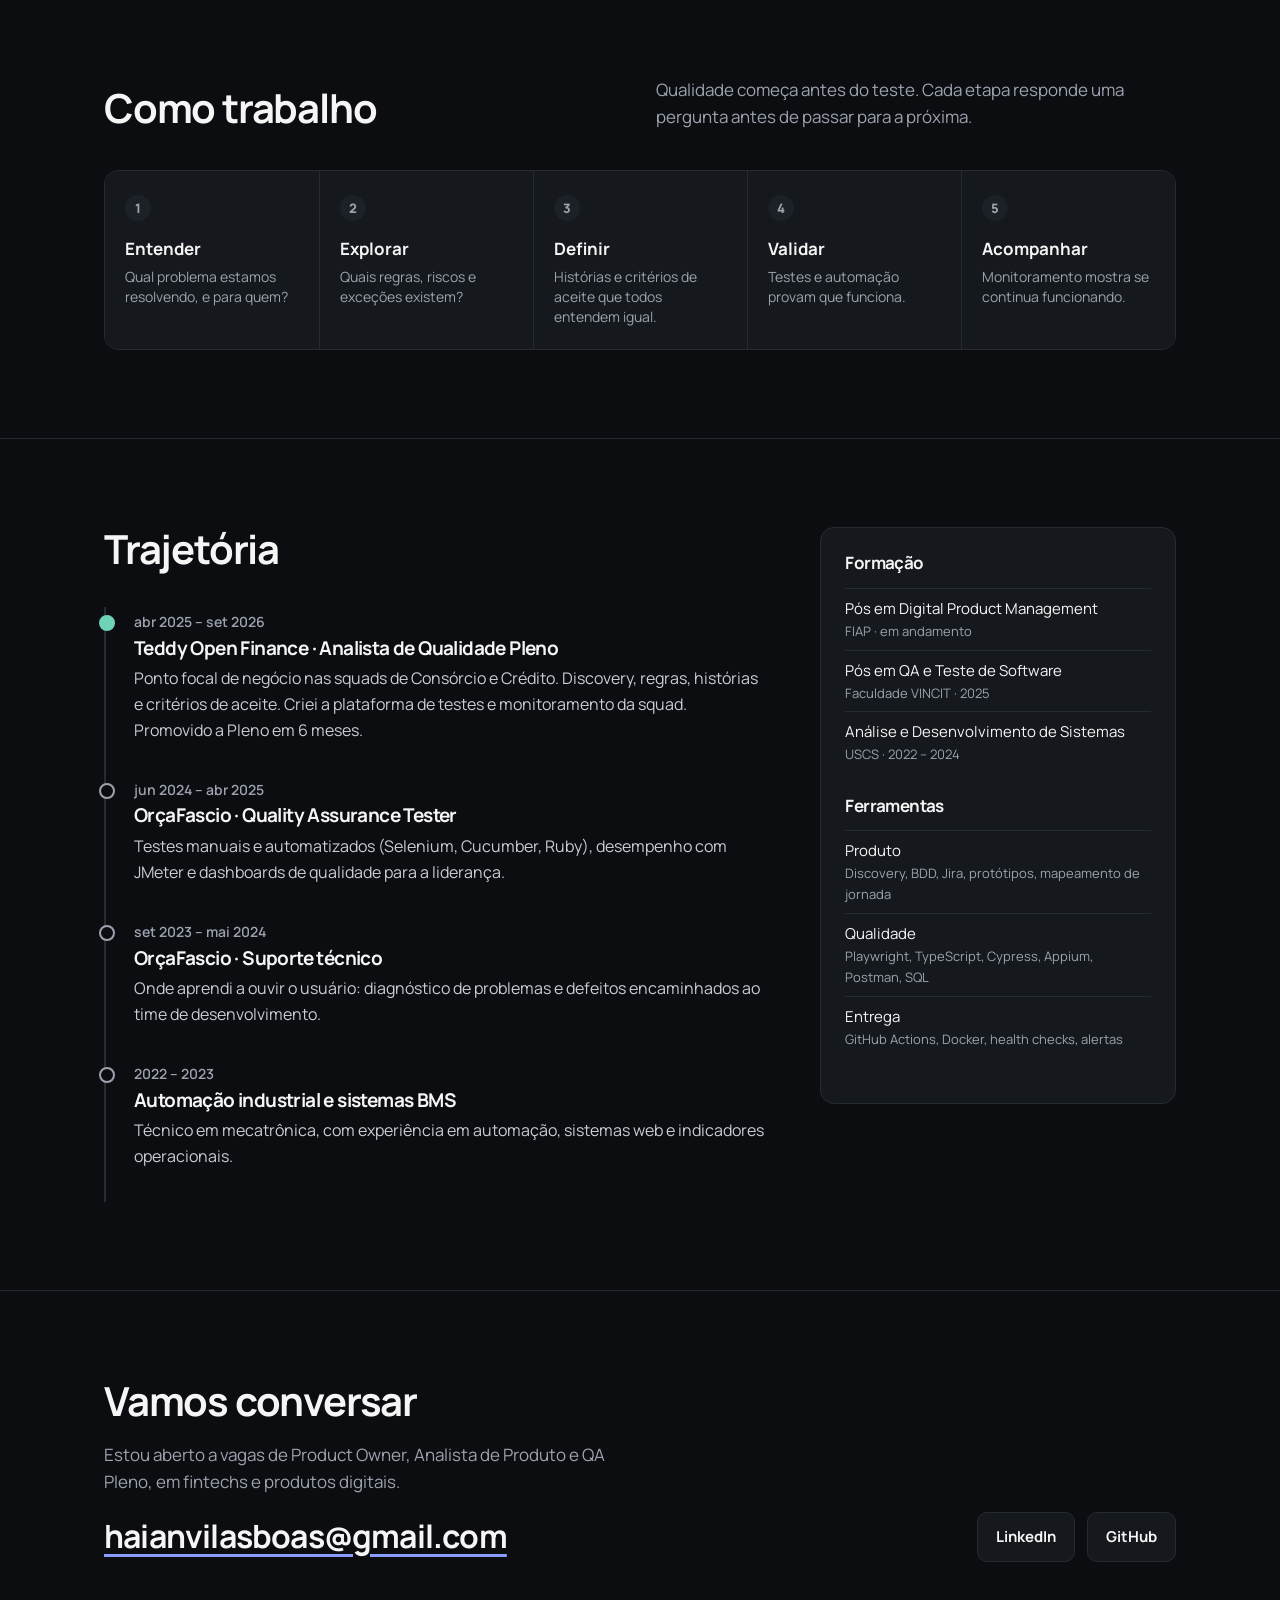
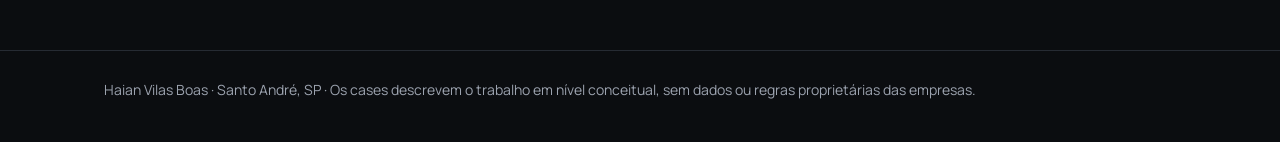
==== commit 4264f413: "feat: case Jornada de compra de bens e serviços com telas, integrações e resultados Co-Authored-By: " ====
--- a/index.html
+++ b/index.html
@@ -70,8 +70,8 @@
 
         <a class="case-link" href="cases/compra-de-bens-e-servicos.html">
           <h3>Jornada de compra de bens e serviços</h3>
-          <p>Dois caminhos para o mesmo objetivo: o sistema sugere as cotas certas, ou o cliente escolhe a dele. Da simulação até a proposta.</p>
-          <div class="result">Busca inteligente e busca manual com as mesmas regras de negócio</div>
+          <p>Ajudar o vendedor a montar propostas que o cliente consegue pagar, num mercado com muita inadimplência, comparando vários parceiros integrados via API e RPA.</p>
+          <div class="result">718 simulações e 40 contratos em 6 meses</div>
           <span class="more">Ler o case</span>
         </a>
       </div>
